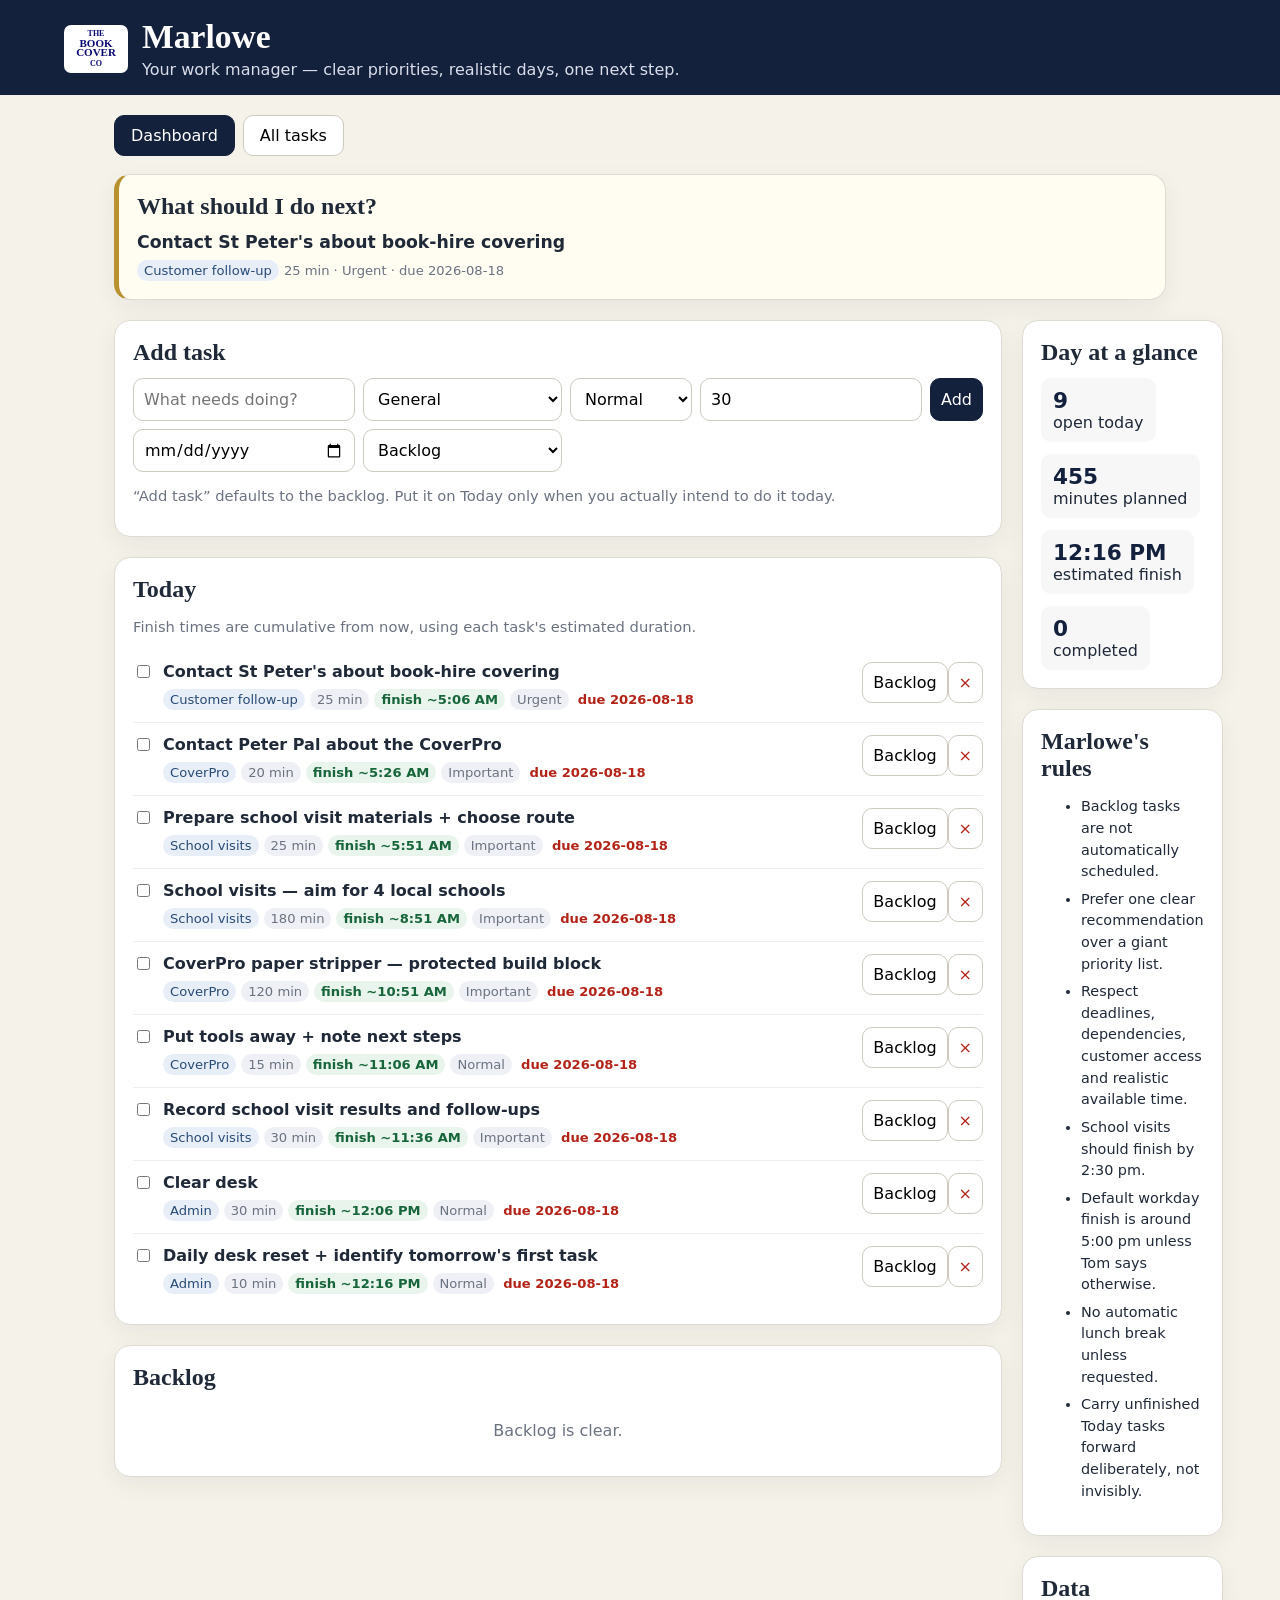
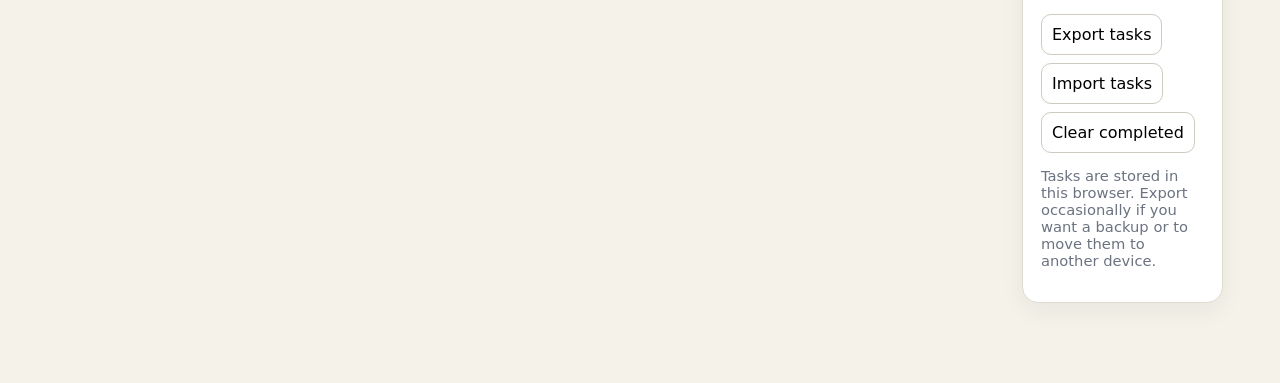
==== index.html @ 6e7fe6f6 "Show estimated task completion times" ====
<!doctype html>
<html lang="en">
<head>
<meta charset="utf-8"><meta name="viewport" content="width=device-width,initial-scale=1">
<title>Marlowe — Task Manager</title>
<style>
:root{--navy:#14213d;--paper:#f5f2e9;--card:#fff;--ink:#1f2937;--muted:#6b7280;--gold:#b8922e;--line:#dedbd2;--green:#177245;--red:#b42318;--blue:#31588a}
*{box-sizing:border-box}body{margin:0;font-family:Inter,system-ui,Segoe UI,sans-serif;background:var(--paper);color:var(--ink)}
header{background:var(--navy);color:white;padding:18px 5vw 16px}.headrow{display:flex;align-items:center;gap:14px}.logo{width:64px;height:48px;background:white;border-radius:7px;padding:4px;display:grid;place-items:center;color:#080873;font-family:Georgia,serif;font-weight:700;font-size:11px;line-height:.88;text-align:center;flex:0 0 auto}.logo span{font-size:8px;display:block;font-weight:600}header h1{font-family:Georgia,serif;font-size:2.1rem;margin:0}header p{margin:4px 0 0;color:#d9deea}.wrap{max-width:1180px;margin:auto;padding:20px 5vw 60px}
.nav{display:flex;gap:8px;margin-bottom:18px;flex-wrap:wrap}.nav button{padding:10px 16px}.nav button.active{background:var(--navy);color:#fff;border-color:var(--navy)}
.grid{display:grid;grid-template-columns:1.1fr .9fr;gap:20px}@media(max-width:850px){.grid{grid-template-columns:1fr}}
.card{background:var(--card);border:1px solid var(--line);border-radius:16px;padding:18px;box-shadow:0 8px 25px rgba(20,33,61,.06);margin-bottom:20px}h2{font-family:Georgia,serif;margin:0 0 12px}.muted{color:var(--muted);font-size:.92rem}
form{display:grid;grid-template-columns:2fr 1fr 1fr 1fr auto;gap:8px}@media(max-width:800px){form{grid-template-columns:1fr 1fr}.taskname{grid-column:1/-1}}
input,select,button,textarea{font:inherit;border-radius:10px;border:1px solid #cfcac0;padding:10px;background:white}button{cursor:pointer}.primary{background:var(--navy);color:white;border-color:var(--navy)}.gold{background:var(--gold);color:white;border-color:var(--gold)}.ghost{background:transparent}.danger{color:var(--red)}
.task{display:grid;grid-template-columns:auto 1fr auto;gap:10px;align-items:start;padding:12px 0;border-bottom:1px solid #eee}.task:last-child{border-bottom:0}.task-title{font-weight:650}.task-meta{font-size:.82rem;color:var(--muted);margin-top:5px}.pill{display:inline-block;padding:3px 7px;border-radius:999px;background:#eef0f5;margin-right:5px;margin-top:3px}.pill.cat{background:#e8eef8;color:#284b76}.pill.finish{background:#e8f4ec;color:#17653a;font-weight:650}.done .task-title{text-decoration:line-through;color:#888}.overdue{color:var(--red);font-weight:700}.next{border-left:5px solid var(--gold);background:#fffcf2}.next strong{font-size:1.08rem}.toolbar{display:flex;gap:8px;flex-wrap:wrap}.empty{padding:18px;text-align:center;color:var(--muted)}
.rules{font-size:.9rem;line-height:1.5}.rules li{margin-bottom:6px}.stats{display:flex;gap:12px;flex-wrap:wrap}.stat{background:#f7f7f8;border-radius:10px;padding:10px 12px;min-width:105px}.stat b{display:block;font-size:1.35rem;color:var(--navy)}
.view{display:none}.view.active{display:block}.filters{display:grid;grid-template-columns:1fr 1fr auto;gap:10px;margin-bottom:12px}@media(max-width:650px){.filters{grid-template-columns:1fr}}.alltask{padding:13px 0;border-bottom:1px solid #eee}.alltask:last-child{border-bottom:0}.allhead{display:flex;justify-content:space-between;gap:12px;align-items:flex-start}.alltitle{font-weight:650}.subrow{font-size:.83rem;color:var(--muted);margin-top:5px}.sectionlabel{font-family:Georgia,serif;font-size:1.1rem;margin:18px 0 4px;color:var(--navy)}
</style>
</head>
<body>
<header><div class="headrow"><div class="logo"><span>THE</span>BOOK<br>COVER<span>CO</span></div><div><h1>Marlowe</h1><p>Your work manager — clear priorities, realistic days, one next step.</p></div></div></header>
<div class="wrap">
<div class="nav"><button id="dashTab" class="active">Dashboard</button><button id="allTab">All tasks</button></div>
<section id="dashboardView" class="view active">
<div class="card next"><h2>What should I do next?</h2><div id="nextTask"></div></div>
<div class="grid"><div>
<div class="card"><h2>Add task</h2><form id="addForm"><input class="taskname" id="title" placeholder="What needs doing?" required><select id="category"><option>Customer follow-up</option><option>School visits</option><option>CoverPro</option><option>Sales & marketing</option><option>Admin</option><option selected>General</option></select><select id="priority"><option value="3">Normal</option><option value="2">Important</option><option value="1">Urgent</option></select><input id="minutes" type="number" min="5" step="5" value="30" title="Estimated minutes"><button class="primary">Add</button><input id="due" type="date" style="grid-column:1/2"><select id="bucket"><option value="backlog">Backlog</option><option value="today">Today</option></select></form><p class="muted">“Add task” defaults to the backlog. Put it on Today only when you actually intend to do it today.</p></div>
<div class="card"><h2>Today</h2><p class="muted">Finish times are cumulative from now, using each task's estimated duration.</p><div id="today"></div></div>
<div class="card"><h2>Backlog</h2><div id="backlog"></div></div>
</div><div>
<div class="card"><h2>Day at a glance</h2><div class="stats"><div class="stat"><b id="todayCount">0</b>open today</div><div class="stat"><b id="todayMinutes">0</b>minutes planned</div><div class="stat"><b id="dayFinish">—</b>estimated finish</div><div class="stat"><b id="doneCount">0</b>completed</div></div></div>
<div class="card"><h2>Marlowe's rules</h2><ul class="rules"><li>Backlog tasks are not automatically scheduled.</li><li>Prefer one clear recommendation over a giant priority list.</li><li>Respect deadlines, dependencies, customer access and realistic available time.</li><li>School visits should finish by 2:30 pm.</li><li>Default workday finish is around 5:00 pm unless Tom says otherwise.</li><li>No automatic lunch break unless requested.</li><li>Carry unfinished Today tasks forward deliberately, not invisibly.</li></ul></div>
<div class="card"><h2>Data</h2><div class="toolbar"><button id="exportBtn">Export tasks</button><button id="importBtn">Import tasks</button><button id="clearDone" class="ghost">Clear completed</button></div><input type="file" id="fileInput" accept="application/json" hidden><p class="muted">Tasks are stored in this browser. Export occasionally if you want a backup or to move them to another device.</p></div>
</div></div>
</section>
<section id="allView" class="view">
<div class="card"><h2>All tasks</h2><div class="filters"><select id="filterCategory"><option value="all">All categories</option></select><select id="sortAll"><option value="due">Due soonest</option><option value="category">Category</option><option value="priority">Priority</option><option value="minutes">Shortest first</option><option value="created">Newest first</option></select><select id="statusFilter"><option value="open">Open tasks</option><option value="all">Open + completed</option><option value="done">Completed only</option></select></div><div id="allTasks"></div></div>
</section>
</div>
<script>
const KEY='marlowe.tasks.v1';
const seedTasks=[
{id:'seed-stpeters',title:"Contact St Peter's about book-hire covering",priority:1,minutes:25,due:'2026-08-18',bucket:'today',done:false,category:'Customer follow-up'},
{id:'seed-peterpal',title:'Contact Peter Pal about the CoverPro',priority:2,minutes:20,due:'2026-08-18',bucket:'today',done:false,category:'CoverPro'},
{id:'seed-schoolprep',title:'Prepare school visit materials + choose route',priority:2,minutes:25,due:'2026-08-18',bucket:'today',done:false,category:'School visits'},
{id:'seed-schoolvisits',title:'School visits — aim for 4 local schools',priority:2,minutes:180,due:'2026-08-18',bucket:'today',done:false,category:'School visits'},
{id:'seed-stripper',title:'CoverPro paper stripper — protected build block',priority:2,minutes:120,due:'2026-08-18',bucket:'today',done:false,category:'CoverPro'},
{id:'seed-tools',title:'Put tools away + note next steps',priority:3,minutes:15,due:'2026-08-18',bucket:'today',done:false,category:'CoverPro'},
{id:'seed-results',title:'Record school visit results and follow-ups',priority:2,minutes:30,due:'2026-08-18',bucket:'today',done:false,category:'School visits'},
{id:'seed-desk',title:'Clear desk',priority:3,minutes:30,due:'2026-08-18',bucket:'today',done:false,category:'Admin'},
{id:'seed-reset',title:"Daily desk reset + identify tomorrow's first task",priority:3,minutes:10,due:'2026-08-18',bucket:'today',done:false,category:'Admin'}
];
let tasks=JSON.parse(localStorage.getItem(KEY)||'[]');
if(!tasks.length){tasks=seedTasks.map(t=>({...t,created:new Date().toISOString()}));localStorage.setItem(KEY,JSON.stringify(tasks));}
const esc=s=>String(s).replace(/[&<>"']/g,c=>({'&':'&amp;','<':'&lt;','>':'&gt;','"':'&quot;',"'":'&#039;'}[c]));
function inferCategory(t){if(t.category)return t.category;const s=(t.title||'').toLowerCase();if(s.includes('school')||s.includes("st peter"))return s.includes("st peter")?'Customer follow-up':'School visits';if(s.includes('coverpro')||s.includes('stripper')||s.includes('tool'))return'CoverPro';if(s.includes('desk')||s.includes('admin'))return'Admin';if(s.includes('contact')||s.includes('follow'))return'Customer follow-up';return'General'}
tasks=tasks.map(t=>({...t,category:inferCategory(t)}));
function save(){localStorage.setItem(KEY,JSON.stringify(tasks));render()}
function score(t){let s=t.priority*100;if(t.due){const d=(new Date(t.due+'T23:59:59')-new Date())/86400000;s+=d<0?-400:Math.min(80,d*12)}if(t.bucket==='today')s-=120;return s}
function niceDue(t){if(!t.due)return'';const today=new Date().toISOString().slice(0,10);const cls=t.due<today&&!t.done?'overdue':'';return `<span class="${cls}">due ${esc(t.due)}</span>`}
function formatTime(d){return d.toLocaleTimeString([],{hour:'numeric',minute:'2-digit'})}
function taskHTML(t,finishTime=''){return `<div class="task ${t.done?'done':''}"><input type="checkbox" ${t.done?'checked':''} onchange="toggle('${t.id}')"><div><div class="task-title">${esc(t.title)}</div><div class="task-meta"><span class="pill cat">${esc(t.category||'General')}</span><span class="pill">${t.minutes} min</span>${finishTime?`<span class="pill finish">finish ~${esc(finishTime)}</span>`:''}<span class="pill">${['','Urgent','Important','Normal'][t.priority]}</span> ${niceDue(t)}</div></div><div><button class="ghost" onclick="move('${t.id}')">${t.bucket==='today'?'Backlog':'Today'}</button><button class="ghost danger" onclick="del('${t.id}')">×</button></div></div>`}
function renderDashboard(){
 const td=tasks.filter(t=>t.bucket==='today'),bl=tasks.filter(t=>t.bucket==='backlog');
 const clock=new Date();
 const finishTimes={};
 td.filter(t=>!t.done).forEach(t=>{clock.setMinutes(clock.getMinutes()+Number(t.minutes||0));finishTimes[t.id]=formatTime(clock)});
 document.getElementById('today').innerHTML=td.length?td.map(t=>taskHTML(t,finishTimes[t.id]||'')).join(''):'<div class="empty">Nothing planned yet.</div>';
 document.getElementById('backlog').innerHTML=bl.length?bl.map(t=>taskHTML(t)).join(''):'<div class="empty">Backlog is clear.</div>';
 const open=td.filter(t=>!t.done);
 const totalMinutes=open.reduce((a,t)=>a+Number(t.minutes),0);
 document.getElementById('todayCount').textContent=open.length;
 document.getElementById('todayMinutes').textContent=totalMinutes;
 document.getElementById('dayFinish').textContent=open.length?formatTime(new Date(Date.now()+totalMinutes*60000)):'—';
 document.getElementById('doneCount').textContent=tasks.filter(t=>t.done).length;
 const candidates=tasks.filter(t=>!t.done).sort((a,b)=>score(a)-score(b));
 document.getElementById('nextTask').innerHTML=candidates.length?`<strong>${esc(candidates[0].title)}</strong><div class="task-meta"><span class="pill cat">${esc(candidates[0].category||'General')}</span>${candidates[0].minutes} min · ${['','Urgent','Important','Normal'][candidates[0].priority]} ${candidates[0].due?'· due '+esc(candidates[0].due):''}</div>`:'<span class="muted">No open tasks. Add something to the backlog.</span>';
}
function populateCategories(){const sel=document.getElementById('filterCategory');const current=sel.value;const cats=[...new Set(tasks.map(t=>t.category||'General'))].sort();sel.innerHTML='<option value="all">All categories</option>'+cats.map(c=>`<option value="${esc(c)}">${esc(c)}</option>`).join('');if([...sel.options].some(o=>o.value===current))sel.value=current}
function allTaskHTML(t){return `<div class="alltask ${t.done?'done':''}"><div class="allhead"><div><div class="alltitle">${esc(t.title)}</div><div class="subrow"><span class="pill cat">${esc(t.category||'General')}</span><span class="pill">${t.bucket==='today'?'Today':'Backlog'}</span><span class="pill">${t.minutes} min</span><span class="pill">${['','Urgent','Important','Normal'][t.priority]}</span> ${niceDue(t)}</div></div><input type="checkbox" ${t.done?'checked':''} onchange="toggle('${t.id}')"></div></div>`}
function renderAll(){populateCategories();let list=[...tasks];const cat=document.getElementById('filterCategory').value,status=document.getElementById('statusFilter').value,sort=document.getElementById('sortAll').value;if(cat!=='all')list=list.filter(t=>(t.category||'General')===cat);if(status==='open')list=list.filter(t=>!t.done);if(status==='done')list=list.filter(t=>t.done);if(sort==='due')list.sort((a,b)=>(a.due||'9999-12-31').localeCompare(b.due||'9999-12-31')||a.title.localeCompare(b.title));if(sort==='category')list.sort((a,b)=>(a.category||'General').localeCompare(b.category||'General')||(a.due||'9999-12-31').localeCompare(b.due||'9999-12-31'));if(sort==='priority')list.sort((a,b)=>a.priority-b.priority||(a.due||'9999-12-31').localeCompare(b.due||'9999-12-31'));if(sort==='minutes')list.sort((a,b)=>Number(a.minutes)-Number(b.minutes));if(sort==='created')list.sort((a,b)=>(b.created||'').localeCompare(a.created||''));const box=document.getElementById('allTasks');if(!list.length){box.innerHTML='<div class="empty">No tasks match those filters.</div>';return;}if(sort==='category'){let last='';box.innerHTML=list.map(t=>{const c=t.category||'General';const h=c!==last?`<div class="sectionlabel">${esc(c)}</div>`:'';last=c;return h+allTaskHTML(t)}).join('')}else box.innerHTML=list.map(allTaskHTML).join('')}
function render(){renderDashboard();renderAll();localStorage.setItem(KEY,JSON.stringify(tasks))}
addForm.onsubmit=e=>{e.preventDefault();tasks.push({id:crypto.randomUUID(),title:title.value.trim(),category:category.value,priority:Number(priority.value),minutes:Number(minutes.value)||30,due:due.value,bucket:bucket.value,done:false,created:new Date().toISOString()});title.value='';due.value='';bucket.value='backlog';category.value='General';save()};
window.toggle=id=>{const t=tasks.find(x=>x.id===id);t.done=!t.done;save()};window.move=id=>{const t=tasks.find(x=>x.id===id);t.bucket=t.bucket==='today'?'backlog':'today';save()};window.del=id=>{tasks=tasks.filter(x=>x.id!==id);save()};
clearDone.onclick=()=>{tasks=tasks.filter(t=>!t.done);save()};exportBtn.onclick=()=>{const a=document.createElement('a');a.href=URL.createObjectURL(new Blob([JSON.stringify(tasks,null,2)],{type:'application/json'}));a.download='marlowe-tasks.json';a.click()};importBtn.onclick=()=>fileInput.click();fileInput.onchange=async()=>{try{const d=JSON.parse(await fileInput.files[0].text());if(Array.isArray(d)){tasks=d.map(t=>({...t,category:inferCategory(t)}));save()}}catch(e){alert('That file does not look like a Marlowe task export.')}};
dashTab.onclick=()=>{dashboardView.classList.add('active');allView.classList.remove('active');dashTab.classList.add('active');allTab.classList.remove('active')};allTab.onclick=()=>{allView.classList.add('active');dashboardView.classList.remove('active');allTab.classList.add('active');dashTab.classList.remove('active');renderAll()};filterCategory.onchange=renderAll;sortAll.onchange=renderAll;statusFilter.onchange=renderAll;render();
</script>
</body></html>
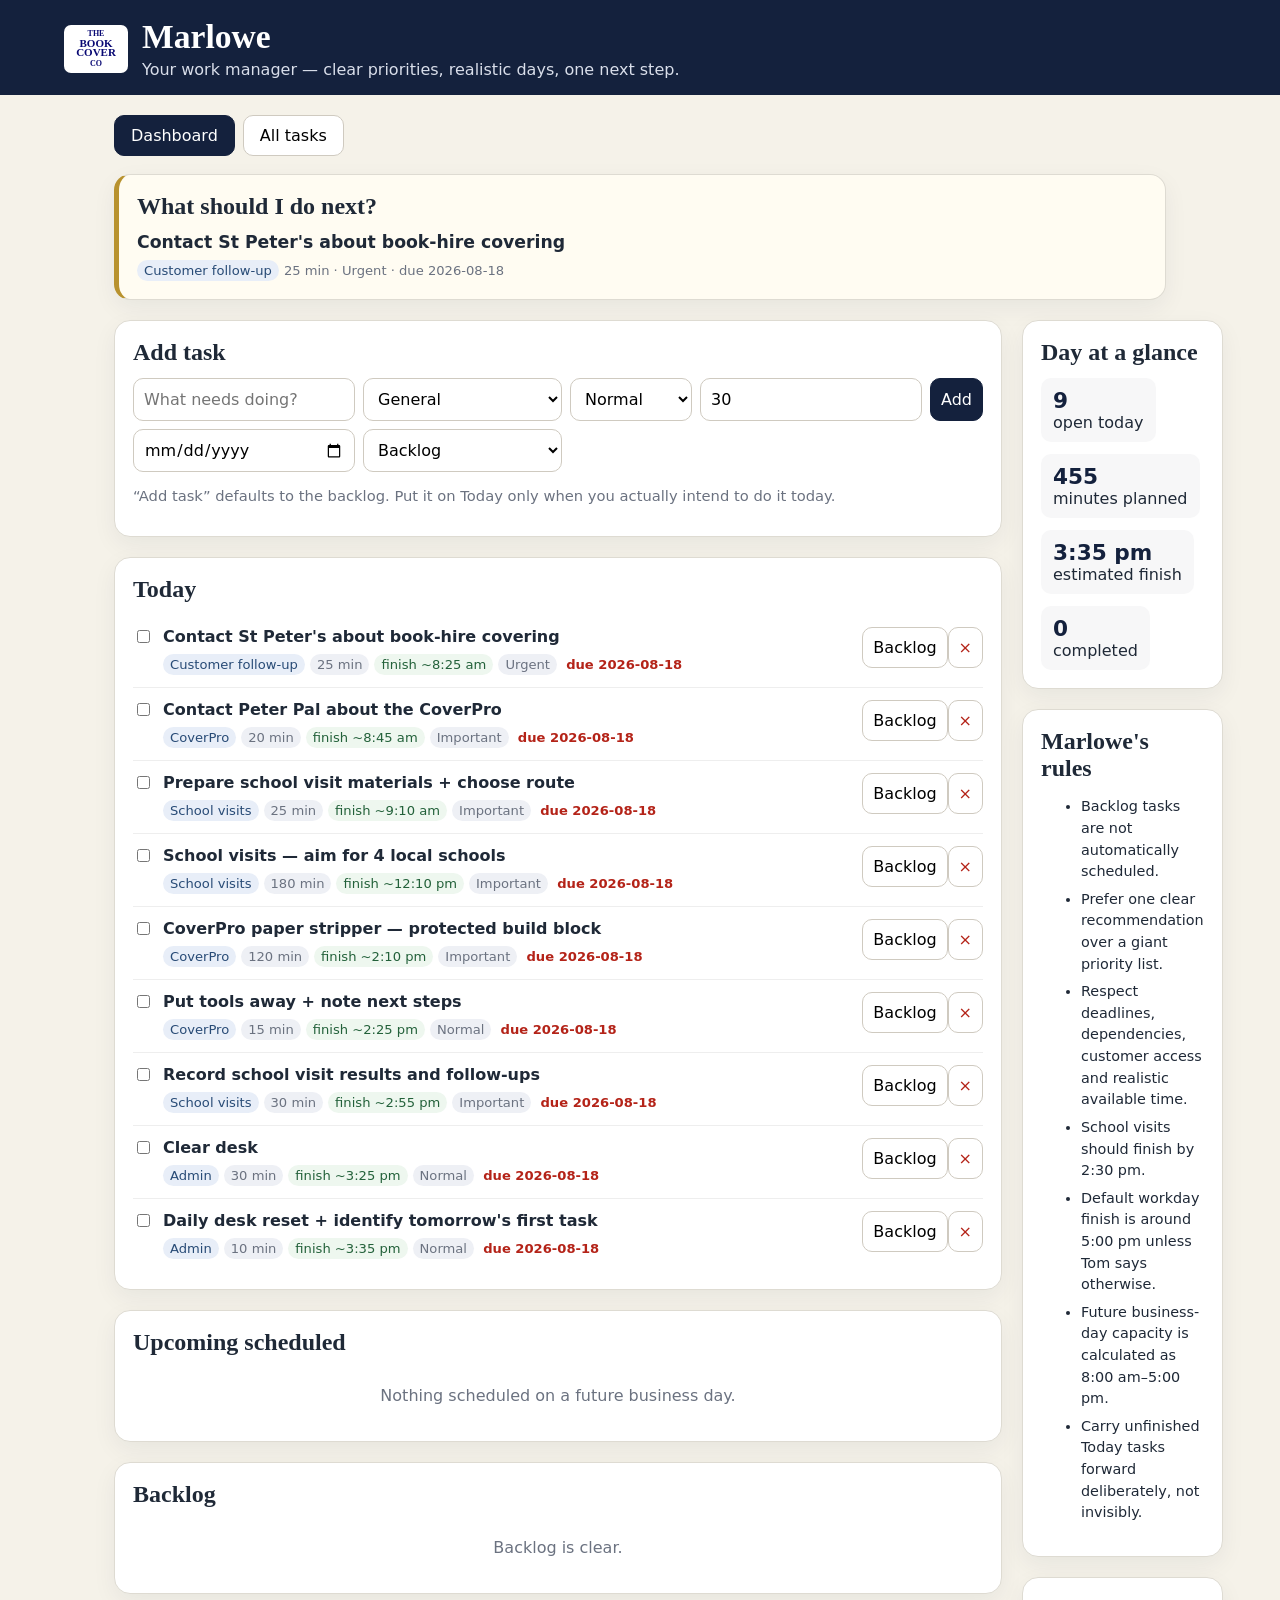
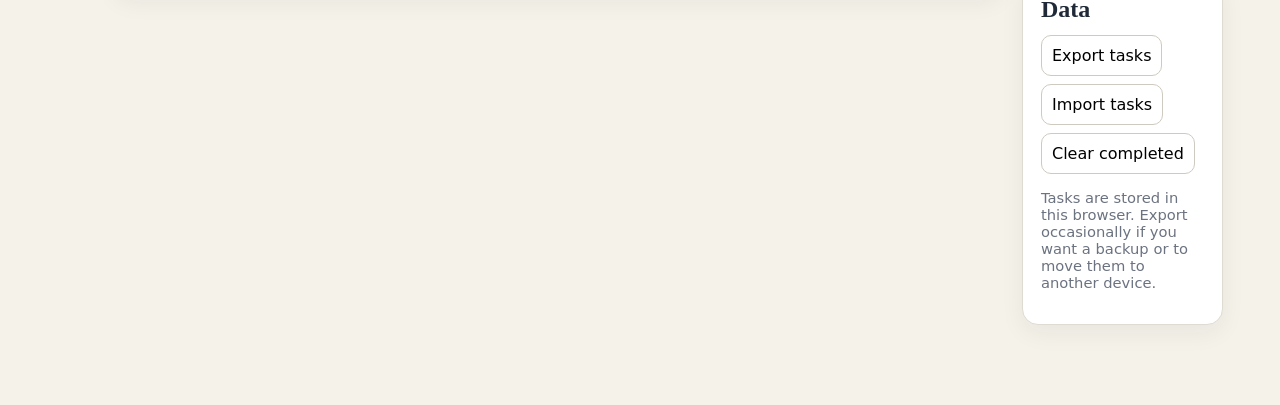
==== commit 17984b2c: "Add overflow rescheduling and future capacity planning" ====
--- a/index.html
+++ b/index.html
@@ -11,10 +11,12 @@
 .grid{display:grid;grid-template-columns:1.1fr .9fr;gap:20px}@media(max-width:850px){.grid{grid-template-columns:1fr}}
 .card{background:var(--card);border:1px solid var(--line);border-radius:16px;padding:18px;box-shadow:0 8px 25px rgba(20,33,61,.06);margin-bottom:20px}h2{font-family:Georgia,serif;margin:0 0 12px}.muted{color:var(--muted);font-size:.92rem}
 form{display:grid;grid-template-columns:2fr 1fr 1fr 1fr auto;gap:8px}@media(max-width:800px){form{grid-template-columns:1fr 1fr}.taskname{grid-column:1/-1}}
-input,select,button,textarea{font:inherit;border-radius:10px;border:1px solid #cfcac0;padding:10px;background:white}button{cursor:pointer}.primary{background:var(--navy);color:white;border-color:var(--navy)}.gold{background:var(--gold);color:white;border-color:var(--gold)}.ghost{background:transparent}.danger{color:var(--red)}
-.task{display:grid;grid-template-columns:auto 1fr auto;gap:10px;align-items:start;padding:12px 0;border-bottom:1px solid #eee}.task:last-child{border-bottom:0}.task-title{font-weight:650}.task-meta{font-size:.82rem;color:var(--muted);margin-top:5px}.pill{display:inline-block;padding:3px 7px;border-radius:999px;background:#eef0f5;margin-right:5px;margin-top:3px}.pill.cat{background:#e8eef8;color:#284b76}.pill.finish{background:#e8f4ec;color:#17653a;font-weight:650}.done .task-title{text-decoration:line-through;color:#888}.overdue{color:var(--red);font-weight:700}.next{border-left:5px solid var(--gold);background:#fffcf2}.next strong{font-size:1.08rem}.toolbar{display:flex;gap:8px;flex-wrap:wrap}.empty{padding:18px;text-align:center;color:var(--muted)}
+input,select,button,textarea{font:inherit;border-radius:10px;border:1px solid #cfcac0;padding:10px;background:white}button{cursor:pointer}.primary{background:var(--navy);color:white;border-color:var(--navy)}.gold{background:var(--gold);color:white;border-color:var(--gold)}.ghost{background:transparent}.danger{color:var(--red)}.warnbtn{background:#fff5d6;border-color:#e2c35c;color:#6b5100;font-size:.8rem;padding:6px 8px;margin-top:5px}
+.task{display:grid;grid-template-columns:auto 1fr auto;gap:10px;align-items:start;padding:12px 0;border-bottom:1px solid #eee}.task:last-child{border-bottom:0}.task-title{font-weight:650}.task-meta{font-size:.82rem;color:var(--muted);margin-top:5px}.pill{display:inline-block;padding:3px 7px;border-radius:999px;background:#eef0f5;margin-right:5px;margin-top:3px}.pill.cat{background:#e8eef8;color:#284b76}.pill.finish{background:#eef7ef;color:#23613a}.pill.late{background:#fde8e8;color:#991b1b;font-weight:700}.done .task-title{text-decoration:line-through;color:#888}.overdue{color:var(--red);font-weight:700}.next{border-left:5px solid var(--gold);background:#fffcf2}.next strong{font-size:1.08rem}.toolbar{display:flex;gap:8px;flex-wrap:wrap}.empty{padding:18px;text-align:center;color:var(--muted)}
 .rules{font-size:.9rem;line-height:1.5}.rules li{margin-bottom:6px}.stats{display:flex;gap:12px;flex-wrap:wrap}.stat{background:#f7f7f8;border-radius:10px;padding:10px 12px;min-width:105px}.stat b{display:block;font-size:1.35rem;color:var(--navy)}
 .view{display:none}.view.active{display:block}.filters{display:grid;grid-template-columns:1fr 1fr auto;gap:10px;margin-bottom:12px}@media(max-width:650px){.filters{grid-template-columns:1fr}}.alltask{padding:13px 0;border-bottom:1px solid #eee}.alltask:last-child{border-bottom:0}.allhead{display:flex;justify-content:space-between;gap:12px;align-items:flex-start}.alltitle{font-weight:650}.subrow{font-size:.83rem;color:var(--muted);margin-top:5px}.sectionlabel{font-family:Georgia,serif;font-size:1.1rem;margin:18px 0 4px;color:var(--navy)}
+.notice{padding:10px 12px;border-radius:10px;background:#fff5d6;color:#6b5100;margin:8px 0 4px;font-size:.9rem}
+.modalback{position:fixed;inset:0;background:rgba(12,20,38,.55);display:none;place-items:center;padding:20px;z-index:50}.modalback.show{display:grid}.modal{background:#fff;border-radius:16px;max-width:520px;width:100%;padding:20px;box-shadow:0 20px 70px rgba(0,0,0,.25)}.modal h3{font-family:Georgia,serif;margin:0 0 8px;font-size:1.35rem}.modal p{color:var(--muted);line-height:1.45}.modal .toolbar{justify-content:flex-end;margin-top:16px}
 </style>
 </head>
 <body>
@@ -25,20 +27,21 @@
 <div class="card next"><h2>What should I do next?</h2><div id="nextTask"></div></div>
 <div class="grid"><div>
 <div class="card"><h2>Add task</h2><form id="addForm"><input class="taskname" id="title" placeholder="What needs doing?" required><select id="category"><option>Customer follow-up</option><option>School visits</option><option>CoverPro</option><option>Sales & marketing</option><option>Admin</option><option selected>General</option></select><select id="priority"><option value="3">Normal</option><option value="2">Important</option><option value="1">Urgent</option></select><input id="minutes" type="number" min="5" step="5" value="30" title="Estimated minutes"><button class="primary">Add</button><input id="due" type="date" style="grid-column:1/2"><select id="bucket"><option value="backlog">Backlog</option><option value="today">Today</option></select></form><p class="muted">“Add task” defaults to the backlog. Put it on Today only when you actually intend to do it today.</p></div>
-<div class="card"><h2>Today</h2><p class="muted">Finish times are cumulative from now, using each task's estimated duration.</p><div id="today"></div></div>
+<div class="card"><h2>Today</h2><div id="today"></div></div>
+<div class="card"><h2>Upcoming scheduled</h2><div id="upcoming"></div></div>
 <div class="card"><h2>Backlog</h2><div id="backlog"></div></div>
 </div><div>
-<div class="card"><h2>Day at a glance</h2><div class="stats"><div class="stat"><b id="todayCount">0</b>open today</div><div class="stat"><b id="todayMinutes">0</b>minutes planned</div><div class="stat"><b id="dayFinish">—</b>estimated finish</div><div class="stat"><b id="doneCount">0</b>completed</div></div></div>
-<div class="card"><h2>Marlowe's rules</h2><ul class="rules"><li>Backlog tasks are not automatically scheduled.</li><li>Prefer one clear recommendation over a giant priority list.</li><li>Respect deadlines, dependencies, customer access and realistic available time.</li><li>School visits should finish by 2:30 pm.</li><li>Default workday finish is around 5:00 pm unless Tom says otherwise.</li><li>No automatic lunch break unless requested.</li><li>Carry unfinished Today tasks forward deliberately, not invisibly.</li></ul></div>
+<div class="card"><h2>Day at a glance</h2><div class="stats"><div class="stat"><b id="todayCount">0</b>open today</div><div class="stat"><b id="todayMinutes">0</b>minutes planned</div><div class="stat"><b id="projectedFinish">—</b>estimated finish</div><div class="stat"><b id="doneCount">0</b>completed</div></div><div id="dayWarning"></div></div>
+<div class="card"><h2>Marlowe's rules</h2><ul class="rules"><li>Backlog tasks are not automatically scheduled.</li><li>Prefer one clear recommendation over a giant priority list.</li><li>Respect deadlines, dependencies, customer access and realistic available time.</li><li>School visits should finish by 2:30 pm.</li><li>Default workday finish is around 5:00 pm unless Tom says otherwise.</li><li>Future business-day capacity is calculated as 8:00 am–5:00 pm.</li><li>Carry unfinished Today tasks forward deliberately, not invisibly.</li></ul></div>
 <div class="card"><h2>Data</h2><div class="toolbar"><button id="exportBtn">Export tasks</button><button id="importBtn">Import tasks</button><button id="clearDone" class="ghost">Clear completed</button></div><input type="file" id="fileInput" accept="application/json" hidden><p class="muted">Tasks are stored in this browser. Export occasionally if you want a backup or to move them to another device.</p></div>
 </div></div>
 </section>
-<section id="allView" class="view">
-<div class="card"><h2>All tasks</h2><div class="filters"><select id="filterCategory"><option value="all">All categories</option></select><select id="sortAll"><option value="due">Due soonest</option><option value="category">Category</option><option value="priority">Priority</option><option value="minutes">Shortest first</option><option value="created">Newest first</option></select><select id="statusFilter"><option value="open">Open tasks</option><option value="all">Open + completed</option><option value="done">Completed only</option></select></div><div id="allTasks"></div></div>
-</section>
+<section id="allView" class="view"><div class="card"><h2>All tasks</h2><div class="filters"><select id="filterCategory"><option value="all">All categories</option></select><select id="sortAll"><option value="due">Due soonest</option><option value="category">Category</option><option value="priority">Priority</option><option value="minutes">Shortest first</option><option value="created">Newest first</option></select><select id="statusFilter"><option value="open">Open tasks</option><option value="all">Open + completed</option><option value="done">Completed only</option></select></div><div id="allTasks"></div></div></section>
 </div>
+<div id="capacityModal" class="modalback"><div class="modal"><h3>Tomorrow is already too full</h3><p id="capacityMessage"></p><div class="toolbar"><button id="modalCancel" class="ghost">Cancel</button><button id="modalBacklog">Move to backlog</button><button id="modalNext" class="primary">Next available slot</button></div></div></div>
 <script>
 const KEY='marlowe.tasks.v1';
+const WORK_START=8*60,WORK_END=17*60,DAY_CAPACITY=WORK_END-WORK_START;
 const seedTasks=[
 {id:'seed-stpeters',title:"Contact St Peter's about book-hire covering",priority:1,minutes:25,due:'2026-08-18',bucket:'today',done:false,category:'Customer follow-up'},
 {id:'seed-peterpal',title:'Contact Peter Pal about the CoverPro',priority:2,minutes:20,due:'2026-08-18',bucket:'today',done:false,category:'CoverPro'},
@@ -54,35 +57,37 @@
 if(!tasks.length){tasks=seedTasks.map(t=>({...t,created:new Date().toISOString()}));localStorage.setItem(KEY,JSON.stringify(tasks));}
 const esc=s=>String(s).replace(/[&<>"']/g,c=>({'&':'&amp;','<':'&lt;','>':'&gt;','"':'&quot;',"'":'&#039;'}[c]));
 function inferCategory(t){if(t.category)return t.category;const s=(t.title||'').toLowerCase();if(s.includes('school')||s.includes("st peter"))return s.includes("st peter")?'Customer follow-up':'School visits';if(s.includes('coverpro')||s.includes('stripper')||s.includes('tool'))return'CoverPro';if(s.includes('desk')||s.includes('admin'))return'Admin';if(s.includes('contact')||s.includes('follow'))return'Customer follow-up';return'General'}
-tasks=tasks.map(t=>({...t,category:inferCategory(t)}));
+tasks=tasks.map(t=>({...t,category:inferCategory(t),scheduledDate:t.scheduledDate||''}));
+function localISO(d=new Date()){const y=d.getFullYear(),m=String(d.getMonth()+1).padStart(2,'0'),day=String(d.getDate()).padStart(2,'0');return `${y}-${m}-${day}`}
+function dateFromISO(s){const [y,m,d]=s.split('-').map(Number);return new Date(y,m-1,d)}
+function addDaysISO(s,n){const d=dateFromISO(s);d.setDate(d.getDate()+n);return localISO(d)}
+function nextBusinessDay(s){let d=addDaysISO(s,1);while([0,6].includes(dateFromISO(d).getDay()))d=addDaysISO(d,1);return d}
+function businessLabel(s){return dateFromISO(s).toLocaleDateString(undefined,{weekday:'short',day:'numeric',month:'short'})}
+function minutesForDate(s,excludeId=''){return tasks.filter(t=>!t.done&&t.scheduledDate===s&&t.id!==excludeId).reduce((a,t)=>a+Number(t.minutes||0),0)}
+function findNextAvailable(startDate,taskMinutes,excludeId=''){let d=startDate;for(let i=0;i<90;i++){if(![0,6].includes(dateFromISO(d).getDay())&&minutesForDate(d,excludeId)+taskMinutes<=DAY_CAPACITY)return d;d=addDaysISO(d,1)}return''}
+function fmtClock(total){total=Math.round(total);const h=Math.floor(total/60)%24,m=total%60,ampm=h>=12?'pm':'am',hh=((h+11)%12)+1;return `${hh}:${String(m).padStart(2,'0')} ${ampm}`}
+function nowMinutes(){const d=new Date();return d.getHours()*60+d.getMinutes()}
+function todayStartMinutes(){return Math.max(WORK_START,nowMinutes())}
 function save(){localStorage.setItem(KEY,JSON.stringify(tasks));render()}
 function score(t){let s=t.priority*100;if(t.due){const d=(new Date(t.due+'T23:59:59')-new Date())/86400000;s+=d<0?-400:Math.min(80,d*12)}if(t.bucket==='today')s-=120;return s}
-function niceDue(t){if(!t.due)return'';const today=new Date().toISOString().slice(0,10);const cls=t.due<today&&!t.done?'overdue':'';return `<span class="${cls}">due ${esc(t.due)}</span>`}
-function formatTime(d){return d.toLocaleTimeString([],{hour:'numeric',minute:'2-digit'})}
-function taskHTML(t,finishTime=''){return `<div class="task ${t.done?'done':''}"><input type="checkbox" ${t.done?'checked':''} onchange="toggle('${t.id}')"><div><div class="task-title">${esc(t.title)}</div><div class="task-meta"><span class="pill cat">${esc(t.category||'General')}</span><span class="pill">${t.minutes} min</span>${finishTime?`<span class="pill finish">finish ~${esc(finishTime)}</span>`:''}<span class="pill">${['','Urgent','Important','Normal'][t.priority]}</span> ${niceDue(t)}</div></div><div><button class="ghost" onclick="move('${t.id}')">${t.bucket==='today'?'Backlog':'Today'}</button><button class="ghost danger" onclick="del('${t.id}')">×</button></div></div>`}
-function renderDashboard(){
- const td=tasks.filter(t=>t.bucket==='today'),bl=tasks.filter(t=>t.bucket==='backlog');
- const clock=new Date();
- const finishTimes={};
- td.filter(t=>!t.done).forEach(t=>{clock.setMinutes(clock.getMinutes()+Number(t.minutes||0));finishTimes[t.id]=formatTime(clock)});
- document.getElementById('today').innerHTML=td.length?td.map(t=>taskHTML(t,finishTimes[t.id]||'')).join(''):'<div class="empty">Nothing planned yet.</div>';
- document.getElementById('backlog').innerHTML=bl.length?bl.map(t=>taskHTML(t)).join(''):'<div class="empty">Backlog is clear.</div>';
- const open=td.filter(t=>!t.done);
- const totalMinutes=open.reduce((a,t)=>a+Number(t.minutes),0);
- document.getElementById('todayCount').textContent=open.length;
- document.getElementById('todayMinutes').textContent=totalMinutes;
- document.getElementById('dayFinish').textContent=open.length?formatTime(new Date(Date.now()+totalMinutes*60000)):'—';
- document.getElementById('doneCount').textContent=tasks.filter(t=>t.done).length;
- const candidates=tasks.filter(t=>!t.done).sort((a,b)=>score(a)-score(b));
- document.getElementById('nextTask').innerHTML=candidates.length?`<strong>${esc(candidates[0].title)}</strong><div class="task-meta"><span class="pill cat">${esc(candidates[0].category||'General')}</span>${candidates[0].minutes} min · ${['','Urgent','Important','Normal'][candidates[0].priority]} ${candidates[0].due?'· due '+esc(candidates[0].due):''}</div>`:'<span class="muted">No open tasks. Add something to the backlog.</span>';
-}
+function niceDue(t){if(!t.due)return'';const today=localISO();const cls=t.due<today&&!t.done?'overdue':'';return `<span class="${cls}">due ${esc(t.due)}</span>`}
+function todayFinishMap(td){let cursor=todayStartMinutes();const map={};td.forEach(t=>{if(t.done){map[t.id]=null;return}cursor+=Number(t.minutes||0);map[t.id]=cursor});return map}
+function taskHTML(t,finishMap={}){const f=finishMap[t.id];const late=Number.isFinite(f)&&f>WORK_END;const finishPill=Number.isFinite(f)?`<span class="pill ${late?'late':'finish'}">finish ~${fmtClock(f)}</span>`:'';const reschedule=late&&t.bucket==='today'&&!t.scheduledDate&&!t.done?`<button class="warnbtn" onclick="rescheduleTomorrow('${t.id}')">Reschedule for tomorrow</button>`:'';return `<div class="task ${t.done?'done':''}"><input type="checkbox" ${t.done?'checked':''} onchange="toggle('${t.id}')"><div><div class="task-title">${esc(t.title)}</div><div class="task-meta"><span class="pill cat">${esc(t.category||'General')}</span><span class="pill">${t.minutes} min</span>${finishPill}<span class="pill">${['','Urgent','Important','Normal'][t.priority]}</span> ${niceDue(t)}${t.scheduledDate?` <span class="pill">scheduled ${businessLabel(t.scheduledDate)}</span>`:''}</div>${reschedule}</div><div><button class="ghost" onclick="move('${t.id}')">${t.bucket==='today'&&!t.scheduledDate?'Backlog':'Today'}</button><button class="ghost danger" onclick="del('${t.id}')">×</button></div></div>`}
+function renderDashboard(){const todayISO=localISO();const td=tasks.filter(t=>t.bucket==='today'&&!t.scheduledDate),future=tasks.filter(t=>!t.done&&t.scheduledDate&&t.scheduledDate>todayISO).sort((a,b)=>a.scheduledDate.localeCompare(b.scheduledDate)),bl=tasks.filter(t=>t.bucket==='backlog'&&!t.scheduledDate);const finishMap=todayFinishMap(td);document.getElementById('today').innerHTML=td.length?td.map(t=>taskHTML(t,finishMap)).join(''):'<div class="empty">Nothing planned yet.</div>';document.getElementById('upcoming').innerHTML=future.length?future.map(t=>taskHTML(t)).join(''):'<div class="empty">Nothing scheduled on a future business day.</div>';document.getElementById('backlog').innerHTML=bl.length?bl.map(t=>taskHTML(t)).join(''):'<div class="empty">Backlog is clear.</div>';const open=td.filter(t=>!t.done);document.getElementById('todayCount').textContent=open.length;const mins=open.reduce((a,t)=>a+Number(t.minutes),0);document.getElementById('todayMinutes').textContent=mins;const finish=todayStartMinutes()+mins;document.getElementById('projectedFinish').textContent=open.length?fmtClock(finish):'—';document.getElementById('doneCount').textContent=tasks.filter(t=>t.done).length;document.getElementById('dayWarning').innerHTML=finish>WORK_END?`<div class="notice">Today currently runs about ${Math.ceil((finish-WORK_END)/60*10)/10} hours past 5:00 pm. Late tasks now have reschedule buttons.</div>`:'';const candidates=tasks.filter(t=>!t.done&&!t.scheduledDate).sort((a,b)=>score(a)-score(b));document.getElementById('nextTask').innerHTML=candidates.length?`<strong>${esc(candidates[0].title)}</strong><div class="task-meta"><span class="pill cat">${esc(candidates[0].category||'General')}</span>${candidates[0].minutes} min · ${['','Urgent','Important','Normal'][candidates[0].priority]} ${candidates[0].due?'· due '+esc(candidates[0].due):''}</div>`:'<span class="muted">No open unscheduled tasks.</span>'}
 function populateCategories(){const sel=document.getElementById('filterCategory');const current=sel.value;const cats=[...new Set(tasks.map(t=>t.category||'General'))].sort();sel.innerHTML='<option value="all">All categories</option>'+cats.map(c=>`<option value="${esc(c)}">${esc(c)}</option>`).join('');if([...sel.options].some(o=>o.value===current))sel.value=current}
-function allTaskHTML(t){return `<div class="alltask ${t.done?'done':''}"><div class="allhead"><div><div class="alltitle">${esc(t.title)}</div><div class="subrow"><span class="pill cat">${esc(t.category||'General')}</span><span class="pill">${t.bucket==='today'?'Today':'Backlog'}</span><span class="pill">${t.minutes} min</span><span class="pill">${['','Urgent','Important','Normal'][t.priority]}</span> ${niceDue(t)}</div></div><input type="checkbox" ${t.done?'checked':''} onchange="toggle('${t.id}')"></div></div>`}
-function renderAll(){populateCategories();let list=[...tasks];const cat=document.getElementById('filterCategory').value,status=document.getElementById('statusFilter').value,sort=document.getElementById('sortAll').value;if(cat!=='all')list=list.filter(t=>(t.category||'General')===cat);if(status==='open')list=list.filter(t=>!t.done);if(status==='done')list=list.filter(t=>t.done);if(sort==='due')list.sort((a,b)=>(a.due||'9999-12-31').localeCompare(b.due||'9999-12-31')||a.title.localeCompare(b.title));if(sort==='category')list.sort((a,b)=>(a.category||'General').localeCompare(b.category||'General')||(a.due||'9999-12-31').localeCompare(b.due||'9999-12-31'));if(sort==='priority')list.sort((a,b)=>a.priority-b.priority||(a.due||'9999-12-31').localeCompare(b.due||'9999-12-31'));if(sort==='minutes')list.sort((a,b)=>Number(a.minutes)-Number(b.minutes));if(sort==='created')list.sort((a,b)=>(b.created||'').localeCompare(a.created||''));const box=document.getElementById('allTasks');if(!list.length){box.innerHTML='<div class="empty">No tasks match those filters.</div>';return;}if(sort==='category'){let last='';box.innerHTML=list.map(t=>{const c=t.category||'General';const h=c!==last?`<div class="sectionlabel">${esc(c)}</div>`:'';last=c;return h+allTaskHTML(t)}).join('')}else box.innerHTML=list.map(allTaskHTML).join('')}
+function allTaskHTML(t){return `<div class="alltask ${t.done?'done':''}"><div class="allhead"><div><div class="alltitle">${esc(t.title)}</div><div class="subrow"><span class="pill cat">${esc(t.category||'General')}</span><span class="pill">${t.scheduledDate?'Scheduled '+businessLabel(t.scheduledDate):(t.bucket==='today'?'Today':'Backlog')}</span><span class="pill">${t.minutes} min</span><span class="pill">${['','Urgent','Important','Normal'][t.priority]}</span> ${niceDue(t)}</div></div><input type="checkbox" ${t.done?'checked':''} onchange="toggle('${t.id}')"></div></div>`}
+function renderAll(){populateCategories();let list=[...tasks];const cat=document.getElementById('filterCategory').value,status=document.getElementById('statusFilter').value,sort=document.getElementById('sortAll').value;if(cat!=='all')list=list.filter(t=>(t.category||'General')===cat);if(status==='open')list=list.filter(t=>!t.done);if(status==='done')list=list.filter(t=>t.done);if(sort==='due')list.sort((a,b)=>(a.due||a.scheduledDate||'9999-12-31').localeCompare(b.due||b.scheduledDate||'9999-12-31')||a.title.localeCompare(b.title));if(sort==='category')list.sort((a,b)=>(a.category||'General').localeCompare(b.category||'General')||(a.due||'9999-12-31').localeCompare(b.due||'9999-12-31'));if(sort==='priority')list.sort((a,b)=>a.priority-b.priority||(a.due||'9999-12-31').localeCompare(b.due||'9999-12-31'));if(sort==='minutes')list.sort((a,b)=>Number(a.minutes)-Number(b.minutes));if(sort==='created')list.sort((a,b)=>(b.created||'').localeCompare(a.created||''));const box=document.getElementById('allTasks');if(!list.length){box.innerHTML='<div class="empty">No tasks match those filters.</div>';return}if(sort==='category'){let last='';box.innerHTML=list.map(t=>{const c=t.category||'General';const h=c!==last?`<div class="sectionlabel">${esc(c)}</div>`:'';last=c;return h+allTaskHTML(t)}).join('')}else box.innerHTML=list.map(allTaskHTML).join('')}
 function render(){renderDashboard();renderAll();localStorage.setItem(KEY,JSON.stringify(tasks))}
-addForm.onsubmit=e=>{e.preventDefault();tasks.push({id:crypto.randomUUID(),title:title.value.trim(),category:category.value,priority:Number(priority.value),minutes:Number(minutes.value)||30,due:due.value,bucket:bucket.value,done:false,created:new Date().toISOString()});title.value='';due.value='';bucket.value='backlog';category.value='General';save()};
-window.toggle=id=>{const t=tasks.find(x=>x.id===id);t.done=!t.done;save()};window.move=id=>{const t=tasks.find(x=>x.id===id);t.bucket=t.bucket==='today'?'backlog':'today';save()};window.del=id=>{tasks=tasks.filter(x=>x.id!==id);save()};
-clearDone.onclick=()=>{tasks=tasks.filter(t=>!t.done);save()};exportBtn.onclick=()=>{const a=document.createElement('a');a.href=URL.createObjectURL(new Blob([JSON.stringify(tasks,null,2)],{type:'application/json'}));a.download='marlowe-tasks.json';a.click()};importBtn.onclick=()=>fileInput.click();fileInput.onchange=async()=>{try{const d=JSON.parse(await fileInput.files[0].text());if(Array.isArray(d)){tasks=d.map(t=>({...t,category:inferCategory(t)}));save()}}catch(e){alert('That file does not look like a Marlowe task export.')}};
+addForm.onsubmit=e=>{e.preventDefault();tasks.push({id:crypto.randomUUID(),title:title.value.trim(),category:category.value,priority:Number(priority.value),minutes:Number(minutes.value)||30,due:due.value,bucket:bucket.value,scheduledDate:'',done:false,created:new Date().toISOString()});title.value='';due.value='';bucket.value='backlog';category.value='General';save()};
+window.toggle=id=>{const t=tasks.find(x=>x.id===id);t.done=!t.done;save()};
+window.move=id=>{const t=tasks.find(x=>x.id===id);if(t.scheduledDate){t.scheduledDate='';t.bucket='today'}else{t.bucket=t.bucket==='today'?'backlog':'today'}save()};
+window.del=id=>{tasks=tasks.filter(x=>x.id!==id);save()};
+let pendingRescheduleId='';
+window.rescheduleTomorrow=id=>{const t=tasks.find(x=>x.id===id);if(!t)return;const tomorrow=nextBusinessDay(localISO());const used=minutesForDate(tomorrow,id),need=Number(t.minutes||0);if(used+need<=DAY_CAPACITY){t.scheduledDate=tomorrow;t.bucket='scheduled';save();return}pendingRescheduleId=id;document.getElementById('capacityMessage').textContent=`${businessLabel(tomorrow)} already has ${used} minutes scheduled. Adding this ${need}-minute task would exceed the 8:00 am–5:00 pm workday. Move it to the backlog, or let Marlowe find the next business day with enough room.`;capacityModal.classList.add('show')};
+modalCancel.onclick=()=>{pendingRescheduleId='';capacityModal.classList.remove('show')};
+modalBacklog.onclick=()=>{const t=tasks.find(x=>x.id===pendingRescheduleId);if(t){t.scheduledDate='';t.bucket='backlog'}pendingRescheduleId='';capacityModal.classList.remove('show');save()};
+modalNext.onclick=()=>{const t=tasks.find(x=>x.id===pendingRescheduleId);if(t){const start=nextBusinessDay(localISO());const slot=findNextAvailable(start,Number(t.minutes||0),t.id);if(slot){t.scheduledDate=slot;t.bucket='scheduled'}else alert('No available business-day slot was found in the next 90 days.')}pendingRescheduleId='';capacityModal.classList.remove('show');save()};
+clearDone.onclick=()=>{tasks=tasks.filter(t=>!t.done);save()};exportBtn.onclick=()=>{const a=document.createElement('a');a.href=URL.createObjectURL(new Blob([JSON.stringify(tasks,null,2)],{type:'application/json'}));a.download='marlowe-tasks.json';a.click()};importBtn.onclick=()=>fileInput.click();fileInput.onchange=async()=>{try{const d=JSON.parse(await fileInput.files[0].text());if(Array.isArray(d)){tasks=d.map(t=>({...t,category:inferCategory(t),scheduledDate:t.scheduledDate||''}));save()}}catch(e){alert('That file does not look like a Marlowe task export.')}};
 dashTab.onclick=()=>{dashboardView.classList.add('active');allView.classList.remove('active');dashTab.classList.add('active');allTab.classList.remove('active')};allTab.onclick=()=>{allView.classList.add('active');dashboardView.classList.remove('active');allTab.classList.add('active');dashTab.classList.remove('active');renderAll()};filterCategory.onchange=renderAll;sortAll.onchange=renderAll;statusFilter.onchange=renderAll;render();
 </script>
 </body></html>
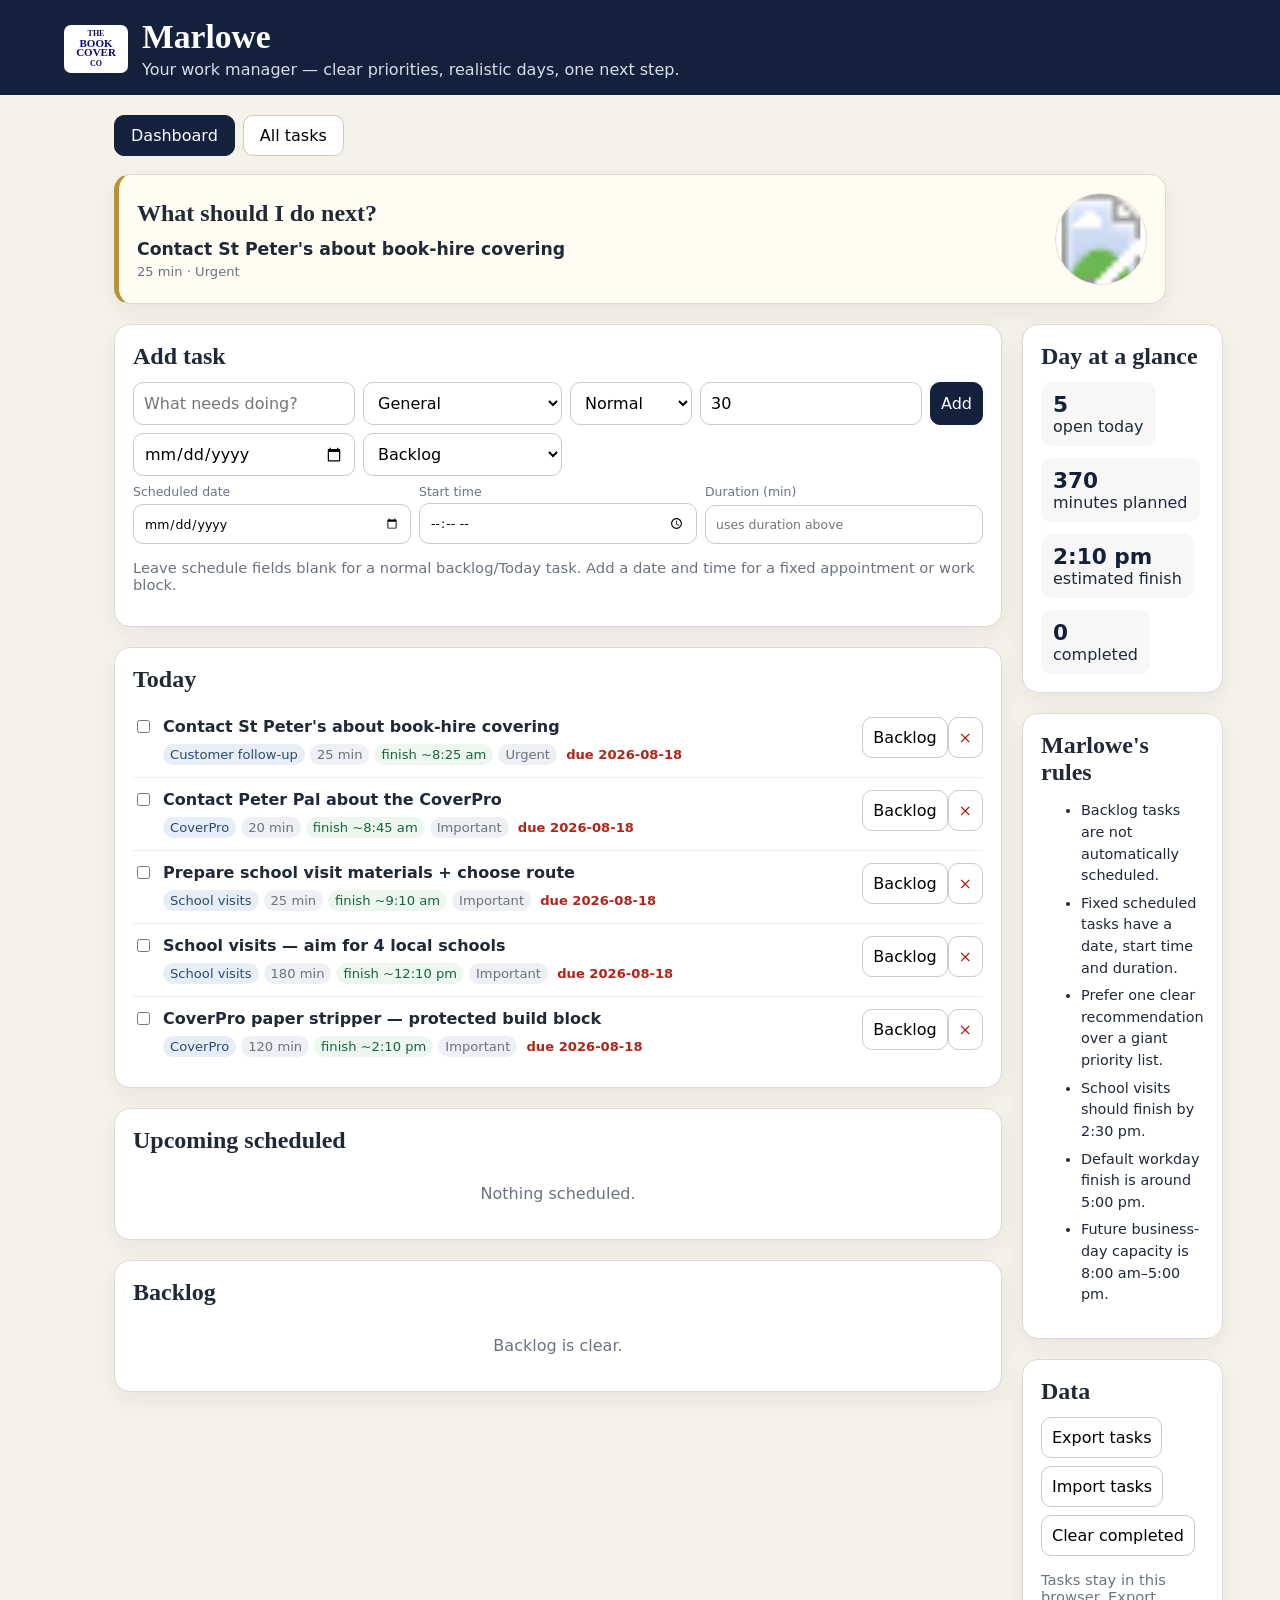
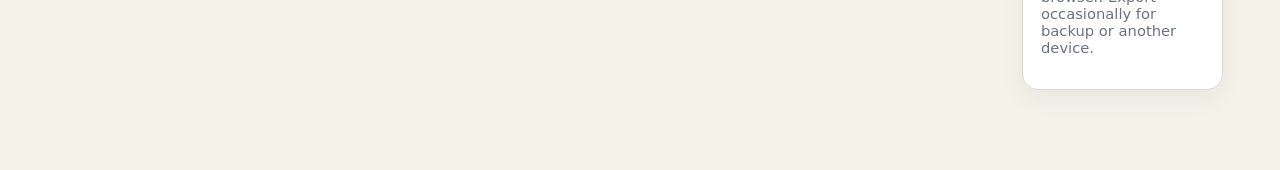
==== commit 1a7f59bb: "Add scheduled tasks and Marlowe character" ====
--- a/index.html
+++ b/index.html
@@ -3,91 +3,34 @@
 <head>
 <meta charset="utf-8"><meta name="viewport" content="width=device-width,initial-scale=1">
 <title>Marlowe — Task Manager</title>
-<style>
-:root{--navy:#14213d;--paper:#f5f2e9;--card:#fff;--ink:#1f2937;--muted:#6b7280;--gold:#b8922e;--line:#dedbd2;--green:#177245;--red:#b42318;--blue:#31588a}
-*{box-sizing:border-box}body{margin:0;font-family:Inter,system-ui,Segoe UI,sans-serif;background:var(--paper);color:var(--ink)}
-header{background:var(--navy);color:white;padding:18px 5vw 16px}.headrow{display:flex;align-items:center;gap:14px}.logo{width:64px;height:48px;background:white;border-radius:7px;padding:4px;display:grid;place-items:center;color:#080873;font-family:Georgia,serif;font-weight:700;font-size:11px;line-height:.88;text-align:center;flex:0 0 auto}.logo span{font-size:8px;display:block;font-weight:600}header h1{font-family:Georgia,serif;font-size:2.1rem;margin:0}header p{margin:4px 0 0;color:#d9deea}.wrap{max-width:1180px;margin:auto;padding:20px 5vw 60px}
-.nav{display:flex;gap:8px;margin-bottom:18px;flex-wrap:wrap}.nav button{padding:10px 16px}.nav button.active{background:var(--navy);color:#fff;border-color:var(--navy)}
-.grid{display:grid;grid-template-columns:1.1fr .9fr;gap:20px}@media(max-width:850px){.grid{grid-template-columns:1fr}}
-.card{background:var(--card);border:1px solid var(--line);border-radius:16px;padding:18px;box-shadow:0 8px 25px rgba(20,33,61,.06);margin-bottom:20px}h2{font-family:Georgia,serif;margin:0 0 12px}.muted{color:var(--muted);font-size:.92rem}
-form{display:grid;grid-template-columns:2fr 1fr 1fr 1fr auto;gap:8px}@media(max-width:800px){form{grid-template-columns:1fr 1fr}.taskname{grid-column:1/-1}}
-input,select,button,textarea{font:inherit;border-radius:10px;border:1px solid #cfcac0;padding:10px;background:white}button{cursor:pointer}.primary{background:var(--navy);color:white;border-color:var(--navy)}.gold{background:var(--gold);color:white;border-color:var(--gold)}.ghost{background:transparent}.danger{color:var(--red)}.warnbtn{background:#fff5d6;border-color:#e2c35c;color:#6b5100;font-size:.8rem;padding:6px 8px;margin-top:5px}
-.task{display:grid;grid-template-columns:auto 1fr auto;gap:10px;align-items:start;padding:12px 0;border-bottom:1px solid #eee}.task:last-child{border-bottom:0}.task-title{font-weight:650}.task-meta{font-size:.82rem;color:var(--muted);margin-top:5px}.pill{display:inline-block;padding:3px 7px;border-radius:999px;background:#eef0f5;margin-right:5px;margin-top:3px}.pill.cat{background:#e8eef8;color:#284b76}.pill.finish{background:#eef7ef;color:#23613a}.pill.late{background:#fde8e8;color:#991b1b;font-weight:700}.done .task-title{text-decoration:line-through;color:#888}.overdue{color:var(--red);font-weight:700}.next{border-left:5px solid var(--gold);background:#fffcf2}.next strong{font-size:1.08rem}.toolbar{display:flex;gap:8px;flex-wrap:wrap}.empty{padding:18px;text-align:center;color:var(--muted)}
-.rules{font-size:.9rem;line-height:1.5}.rules li{margin-bottom:6px}.stats{display:flex;gap:12px;flex-wrap:wrap}.stat{background:#f7f7f8;border-radius:10px;padding:10px 12px;min-width:105px}.stat b{display:block;font-size:1.35rem;color:var(--navy)}
-.view{display:none}.view.active{display:block}.filters{display:grid;grid-template-columns:1fr 1fr auto;gap:10px;margin-bottom:12px}@media(max-width:650px){.filters{grid-template-columns:1fr}}.alltask{padding:13px 0;border-bottom:1px solid #eee}.alltask:last-child{border-bottom:0}.allhead{display:flex;justify-content:space-between;gap:12px;align-items:flex-start}.alltitle{font-weight:650}.subrow{font-size:.83rem;color:var(--muted);margin-top:5px}.sectionlabel{font-family:Georgia,serif;font-size:1.1rem;margin:18px 0 4px;color:var(--navy)}
-.notice{padding:10px 12px;border-radius:10px;background:#fff5d6;color:#6b5100;margin:8px 0 4px;font-size:.9rem}
-.modalback{position:fixed;inset:0;background:rgba(12,20,38,.55);display:none;place-items:center;padding:20px;z-index:50}.modalback.show{display:grid}.modal{background:#fff;border-radius:16px;max-width:520px;width:100%;padding:20px;box-shadow:0 20px 70px rgba(0,0,0,.25)}.modal h3{font-family:Georgia,serif;margin:0 0 8px;font-size:1.35rem}.modal p{color:var(--muted);line-height:1.45}.modal .toolbar{justify-content:flex-end;margin-top:16px}
-</style>
+<link rel="stylesheet" href="styles.css">
 </head>
 <body>
 <header><div class="headrow"><div class="logo"><span>THE</span>BOOK<br>COVER<span>CO</span></div><div><h1>Marlowe</h1><p>Your work manager — clear priorities, realistic days, one next step.</p></div></div></header>
 <div class="wrap">
 <div class="nav"><button id="dashTab" class="active">Dashboard</button><button id="allTab">All tasks</button></div>
 <section id="dashboardView" class="view active">
-<div class="card next"><h2>What should I do next?</h2><div id="nextTask"></div></div>
+<div class="card next"><div><h2>What should I do next?</h2><div id="nextTask"></div></div><img class="marlowe-avatar" src="marlowe-avatar.svg" alt="Marlowe"></div>
 <div class="grid"><div>
-<div class="card"><h2>Add task</h2><form id="addForm"><input class="taskname" id="title" placeholder="What needs doing?" required><select id="category"><option>Customer follow-up</option><option>School visits</option><option>CoverPro</option><option>Sales & marketing</option><option>Admin</option><option selected>General</option></select><select id="priority"><option value="3">Normal</option><option value="2">Important</option><option value="1">Urgent</option></select><input id="minutes" type="number" min="5" step="5" value="30" title="Estimated minutes"><button class="primary">Add</button><input id="due" type="date" style="grid-column:1/2"><select id="bucket"><option value="backlog">Backlog</option><option value="today">Today</option></select></form><p class="muted">“Add task” defaults to the backlog. Put it on Today only when you actually intend to do it today.</p></div>
+<div class="card"><h2>Add task</h2><form id="addForm">
+<input class="taskname" id="title" placeholder="What needs doing?" required>
+<select id="category"><option>Customer follow-up</option><option>School visits</option><option>CoverPro</option><option>Sales & marketing</option><option>Admin</option><option selected>General</option></select>
+<select id="priority"><option value="3">Normal</option><option value="2">Important</option><option value="1">Urgent</option></select>
+<input id="minutes" type="number" min="5" step="5" value="30" title="Duration in minutes">
+<button class="primary">Add</button>
+<input id="due" type="date" title="Due date"><select id="bucket"><option value="backlog">Backlog</option><option value="today">Today</option></select>
+<div class="schedule-row"><label>Scheduled date<input id="scheduledDate" type="date"></label><label>Start time<input id="scheduledTime" type="time"></label><label>Duration (min)<input id="scheduledMinutes" type="number" min="5" step="5" placeholder="uses duration above"></label></div>
+</form><p class="muted">Leave schedule fields blank for a normal backlog/Today task. Add a date and time for a fixed appointment or work block.</p></div>
 <div class="card"><h2>Today</h2><div id="today"></div></div>
 <div class="card"><h2>Upcoming scheduled</h2><div id="upcoming"></div></div>
 <div class="card"><h2>Backlog</h2><div id="backlog"></div></div>
 </div><div>
 <div class="card"><h2>Day at a glance</h2><div class="stats"><div class="stat"><b id="todayCount">0</b>open today</div><div class="stat"><b id="todayMinutes">0</b>minutes planned</div><div class="stat"><b id="projectedFinish">—</b>estimated finish</div><div class="stat"><b id="doneCount">0</b>completed</div></div><div id="dayWarning"></div></div>
-<div class="card"><h2>Marlowe's rules</h2><ul class="rules"><li>Backlog tasks are not automatically scheduled.</li><li>Prefer one clear recommendation over a giant priority list.</li><li>Respect deadlines, dependencies, customer access and realistic available time.</li><li>School visits should finish by 2:30 pm.</li><li>Default workday finish is around 5:00 pm unless Tom says otherwise.</li><li>Future business-day capacity is calculated as 8:00 am–5:00 pm.</li><li>Carry unfinished Today tasks forward deliberately, not invisibly.</li></ul></div>
-<div class="card"><h2>Data</h2><div class="toolbar"><button id="exportBtn">Export tasks</button><button id="importBtn">Import tasks</button><button id="clearDone" class="ghost">Clear completed</button></div><input type="file" id="fileInput" accept="application/json" hidden><p class="muted">Tasks are stored in this browser. Export occasionally if you want a backup or to move them to another device.</p></div>
-</div></div>
-</section>
-<section id="allView" class="view"><div class="card"><h2>All tasks</h2><div class="filters"><select id="filterCategory"><option value="all">All categories</option></select><select id="sortAll"><option value="due">Due soonest</option><option value="category">Category</option><option value="priority">Priority</option><option value="minutes">Shortest first</option><option value="created">Newest first</option></select><select id="statusFilter"><option value="open">Open tasks</option><option value="all">Open + completed</option><option value="done">Completed only</option></select></div><div id="allTasks"></div></div></section>
+<div class="card"><h2>Marlowe's rules</h2><ul class="rules"><li>Backlog tasks are not automatically scheduled.</li><li>Fixed scheduled tasks have a date, start time and duration.</li><li>Prefer one clear recommendation over a giant priority list.</li><li>School visits should finish by 2:30 pm.</li><li>Default workday finish is around 5:00 pm.</li><li>Future business-day capacity is 8:00 am–5:00 pm.</li></ul></div>
+<div class="card"><h2>Data</h2><div class="toolbar"><button id="exportBtn">Export tasks</button><button id="importBtn">Import tasks</button><button id="clearDone" class="ghost">Clear completed</button></div><input type="file" id="fileInput" accept="application/json" hidden><p class="muted">Tasks stay in this browser. Export occasionally for backup or another device.</p></div>
+</div></div></section>
+<section id="allView" class="view"><div class="card"><h2>All tasks</h2><div class="filters"><select id="filterCategory"><option value="all">All categories</option></select><select id="sortAll"><option value="schedule">Scheduled first</option><option value="due">Due soonest</option><option value="category">Category</option><option value="priority">Priority</option><option value="minutes">Shortest first</option><option value="created">Newest first</option></select><select id="statusFilter"><option value="open">Open tasks</option><option value="all">Open + completed</option><option value="done">Completed only</option></select></div><div id="allTasks"></div></div></section>
 </div>
-<div id="capacityModal" class="modalback"><div class="modal"><h3>Tomorrow is already too full</h3><p id="capacityMessage"></p><div class="toolbar"><button id="modalCancel" class="ghost">Cancel</button><button id="modalBacklog">Move to backlog</button><button id="modalNext" class="primary">Next available slot</button></div></div></div>
-<script>
-const KEY='marlowe.tasks.v1';
-const WORK_START=8*60,WORK_END=17*60,DAY_CAPACITY=WORK_END-WORK_START;
-const seedTasks=[
-{id:'seed-stpeters',title:"Contact St Peter's about book-hire covering",priority:1,minutes:25,due:'2026-08-18',bucket:'today',done:false,category:'Customer follow-up'},
-{id:'seed-peterpal',title:'Contact Peter Pal about the CoverPro',priority:2,minutes:20,due:'2026-08-18',bucket:'today',done:false,category:'CoverPro'},
-{id:'seed-schoolprep',title:'Prepare school visit materials + choose route',priority:2,minutes:25,due:'2026-08-18',bucket:'today',done:false,category:'School visits'},
-{id:'seed-schoolvisits',title:'School visits — aim for 4 local schools',priority:2,minutes:180,due:'2026-08-18',bucket:'today',done:false,category:'School visits'},
-{id:'seed-stripper',title:'CoverPro paper stripper — protected build block',priority:2,minutes:120,due:'2026-08-18',bucket:'today',done:false,category:'CoverPro'},
-{id:'seed-tools',title:'Put tools away + note next steps',priority:3,minutes:15,due:'2026-08-18',bucket:'today',done:false,category:'CoverPro'},
-{id:'seed-results',title:'Record school visit results and follow-ups',priority:2,minutes:30,due:'2026-08-18',bucket:'today',done:false,category:'School visits'},
-{id:'seed-desk',title:'Clear desk',priority:3,minutes:30,due:'2026-08-18',bucket:'today',done:false,category:'Admin'},
-{id:'seed-reset',title:"Daily desk reset + identify tomorrow's first task",priority:3,minutes:10,due:'2026-08-18',bucket:'today',done:false,category:'Admin'}
-];
-let tasks=JSON.parse(localStorage.getItem(KEY)||'[]');
-if(!tasks.length){tasks=seedTasks.map(t=>({...t,created:new Date().toISOString()}));localStorage.setItem(KEY,JSON.stringify(tasks));}
-const esc=s=>String(s).replace(/[&<>"']/g,c=>({'&':'&amp;','<':'&lt;','>':'&gt;','"':'&quot;',"'":'&#039;'}[c]));
-function inferCategory(t){if(t.category)return t.category;const s=(t.title||'').toLowerCase();if(s.includes('school')||s.includes("st peter"))return s.includes("st peter")?'Customer follow-up':'School visits';if(s.includes('coverpro')||s.includes('stripper')||s.includes('tool'))return'CoverPro';if(s.includes('desk')||s.includes('admin'))return'Admin';if(s.includes('contact')||s.includes('follow'))return'Customer follow-up';return'General'}
-tasks=tasks.map(t=>({...t,category:inferCategory(t),scheduledDate:t.scheduledDate||''}));
-function localISO(d=new Date()){const y=d.getFullYear(),m=String(d.getMonth()+1).padStart(2,'0'),day=String(d.getDate()).padStart(2,'0');return `${y}-${m}-${day}`}
-function dateFromISO(s){const [y,m,d]=s.split('-').map(Number);return new Date(y,m-1,d)}
-function addDaysISO(s,n){const d=dateFromISO(s);d.setDate(d.getDate()+n);return localISO(d)}
-function nextBusinessDay(s){let d=addDaysISO(s,1);while([0,6].includes(dateFromISO(d).getDay()))d=addDaysISO(d,1);return d}
-function businessLabel(s){return dateFromISO(s).toLocaleDateString(undefined,{weekday:'short',day:'numeric',month:'short'})}
-function minutesForDate(s,excludeId=''){return tasks.filter(t=>!t.done&&t.scheduledDate===s&&t.id!==excludeId).reduce((a,t)=>a+Number(t.minutes||0),0)}
-function findNextAvailable(startDate,taskMinutes,excludeId=''){let d=startDate;for(let i=0;i<90;i++){if(![0,6].includes(dateFromISO(d).getDay())&&minutesForDate(d,excludeId)+taskMinutes<=DAY_CAPACITY)return d;d=addDaysISO(d,1)}return''}
-function fmtClock(total){total=Math.round(total);const h=Math.floor(total/60)%24,m=total%60,ampm=h>=12?'pm':'am',hh=((h+11)%12)+1;return `${hh}:${String(m).padStart(2,'0')} ${ampm}`}
-function nowMinutes(){const d=new Date();return d.getHours()*60+d.getMinutes()}
-function todayStartMinutes(){return Math.max(WORK_START,nowMinutes())}
-function save(){localStorage.setItem(KEY,JSON.stringify(tasks));render()}
-function score(t){let s=t.priority*100;if(t.due){const d=(new Date(t.due+'T23:59:59')-new Date())/86400000;s+=d<0?-400:Math.min(80,d*12)}if(t.bucket==='today')s-=120;return s}
-function niceDue(t){if(!t.due)return'';const today=localISO();const cls=t.due<today&&!t.done?'overdue':'';return `<span class="${cls}">due ${esc(t.due)}</span>`}
-function todayFinishMap(td){let cursor=todayStartMinutes();const map={};td.forEach(t=>{if(t.done){map[t.id]=null;return}cursor+=Number(t.minutes||0);map[t.id]=cursor});return map}
-function taskHTML(t,finishMap={}){const f=finishMap[t.id];const late=Number.isFinite(f)&&f>WORK_END;const finishPill=Number.isFinite(f)?`<span class="pill ${late?'late':'finish'}">finish ~${fmtClock(f)}</span>`:'';const reschedule=late&&t.bucket==='today'&&!t.scheduledDate&&!t.done?`<button class="warnbtn" onclick="rescheduleTomorrow('${t.id}')">Reschedule for tomorrow</button>`:'';return `<div class="task ${t.done?'done':''}"><input type="checkbox" ${t.done?'checked':''} onchange="toggle('${t.id}')"><div><div class="task-title">${esc(t.title)}</div><div class="task-meta"><span class="pill cat">${esc(t.category||'General')}</span><span class="pill">${t.minutes} min</span>${finishPill}<span class="pill">${['','Urgent','Important','Normal'][t.priority]}</span> ${niceDue(t)}${t.scheduledDate?` <span class="pill">scheduled ${businessLabel(t.scheduledDate)}</span>`:''}</div>${reschedule}</div><div><button class="ghost" onclick="move('${t.id}')">${t.bucket==='today'&&!t.scheduledDate?'Backlog':'Today'}</button><button class="ghost danger" onclick="del('${t.id}')">×</button></div></div>`}
-function renderDashboard(){const todayISO=localISO();const td=tasks.filter(t=>t.bucket==='today'&&!t.scheduledDate),future=tasks.filter(t=>!t.done&&t.scheduledDate&&t.scheduledDate>todayISO).sort((a,b)=>a.scheduledDate.localeCompare(b.scheduledDate)),bl=tasks.filter(t=>t.bucket==='backlog'&&!t.scheduledDate);const finishMap=todayFinishMap(td);document.getElementById('today').innerHTML=td.length?td.map(t=>taskHTML(t,finishMap)).join(''):'<div class="empty">Nothing planned yet.</div>';document.getElementById('upcoming').innerHTML=future.length?future.map(t=>taskHTML(t)).join(''):'<div class="empty">Nothing scheduled on a future business day.</div>';document.getElementById('backlog').innerHTML=bl.length?bl.map(t=>taskHTML(t)).join(''):'<div class="empty">Backlog is clear.</div>';const open=td.filter(t=>!t.done);document.getElementById('todayCount').textContent=open.length;const mins=open.reduce((a,t)=>a+Number(t.minutes),0);document.getElementById('todayMinutes').textContent=mins;const finish=todayStartMinutes()+mins;document.getElementById('projectedFinish').textContent=open.length?fmtClock(finish):'—';document.getElementById('doneCount').textContent=tasks.filter(t=>t.done).length;document.getElementById('dayWarning').innerHTML=finish>WORK_END?`<div class="notice">Today currently runs about ${Math.ceil((finish-WORK_END)/60*10)/10} hours past 5:00 pm. Late tasks now have reschedule buttons.</div>`:'';const candidates=tasks.filter(t=>!t.done&&!t.scheduledDate).sort((a,b)=>score(a)-score(b));document.getElementById('nextTask').innerHTML=candidates.length?`<strong>${esc(candidates[0].title)}</strong><div class="task-meta"><span class="pill cat">${esc(candidates[0].category||'General')}</span>${candidates[0].minutes} min · ${['','Urgent','Important','Normal'][candidates[0].priority]} ${candidates[0].due?'· due '+esc(candidates[0].due):''}</div>`:'<span class="muted">No open unscheduled tasks.</span>'}
-function populateCategories(){const sel=document.getElementById('filterCategory');const current=sel.value;const cats=[...new Set(tasks.map(t=>t.category||'General'))].sort();sel.innerHTML='<option value="all">All categories</option>'+cats.map(c=>`<option value="${esc(c)}">${esc(c)}</option>`).join('');if([...sel.options].some(o=>o.value===current))sel.value=current}
-function allTaskHTML(t){return `<div class="alltask ${t.done?'done':''}"><div class="allhead"><div><div class="alltitle">${esc(t.title)}</div><div class="subrow"><span class="pill cat">${esc(t.category||'General')}</span><span class="pill">${t.scheduledDate?'Scheduled '+businessLabel(t.scheduledDate):(t.bucket==='today'?'Today':'Backlog')}</span><span class="pill">${t.minutes} min</span><span class="pill">${['','Urgent','Important','Normal'][t.priority]}</span> ${niceDue(t)}</div></div><input type="checkbox" ${t.done?'checked':''} onchange="toggle('${t.id}')"></div></div>`}
-function renderAll(){populateCategories();let list=[...tasks];const cat=document.getElementById('filterCategory').value,status=document.getElementById('statusFilter').value,sort=document.getElementById('sortAll').value;if(cat!=='all')list=list.filter(t=>(t.category||'General')===cat);if(status==='open')list=list.filter(t=>!t.done);if(status==='done')list=list.filter(t=>t.done);if(sort==='due')list.sort((a,b)=>(a.due||a.scheduledDate||'9999-12-31').localeCompare(b.due||b.scheduledDate||'9999-12-31')||a.title.localeCompare(b.title));if(sort==='category')list.sort((a,b)=>(a.category||'General').localeCompare(b.category||'General')||(a.due||'9999-12-31').localeCompare(b.due||'9999-12-31'));if(sort==='priority')list.sort((a,b)=>a.priority-b.priority||(a.due||'9999-12-31').localeCompare(b.due||'9999-12-31'));if(sort==='minutes')list.sort((a,b)=>Number(a.minutes)-Number(b.minutes));if(sort==='created')list.sort((a,b)=>(b.created||'').localeCompare(a.created||''));const box=document.getElementById('allTasks');if(!list.length){box.innerHTML='<div class="empty">No tasks match those filters.</div>';return}if(sort==='category'){let last='';box.innerHTML=list.map(t=>{const c=t.category||'General';const h=c!==last?`<div class="sectionlabel">${esc(c)}</div>`:'';last=c;return h+allTaskHTML(t)}).join('')}else box.innerHTML=list.map(allTaskHTML).join('')}
-function render(){renderDashboard();renderAll();localStorage.setItem(KEY,JSON.stringify(tasks))}
-addForm.onsubmit=e=>{e.preventDefault();tasks.push({id:crypto.randomUUID(),title:title.value.trim(),category:category.value,priority:Number(priority.value),minutes:Number(minutes.value)||30,due:due.value,bucket:bucket.value,scheduledDate:'',done:false,created:new Date().toISOString()});title.value='';due.value='';bucket.value='backlog';category.value='General';save()};
-window.toggle=id=>{const t=tasks.find(x=>x.id===id);t.done=!t.done;save()};
-window.move=id=>{const t=tasks.find(x=>x.id===id);if(t.scheduledDate){t.scheduledDate='';t.bucket='today'}else{t.bucket=t.bucket==='today'?'backlog':'today'}save()};
-window.del=id=>{tasks=tasks.filter(x=>x.id!==id);save()};
-let pendingRescheduleId='';
-window.rescheduleTomorrow=id=>{const t=tasks.find(x=>x.id===id);if(!t)return;const tomorrow=nextBusinessDay(localISO());const used=minutesForDate(tomorrow,id),need=Number(t.minutes||0);if(used+need<=DAY_CAPACITY){t.scheduledDate=tomorrow;t.bucket='scheduled';save();return}pendingRescheduleId=id;document.getElementById('capacityMessage').textContent=`${businessLabel(tomorrow)} already has ${used} minutes scheduled. Adding this ${need}-minute task would exceed the 8:00 am–5:00 pm workday. Move it to the backlog, or let Marlowe find the next business day with enough room.`;capacityModal.classList.add('show')};
-modalCancel.onclick=()=>{pendingRescheduleId='';capacityModal.classList.remove('show')};
-modalBacklog.onclick=()=>{const t=tasks.find(x=>x.id===pendingRescheduleId);if(t){t.scheduledDate='';t.bucket='backlog'}pendingRescheduleId='';capacityModal.classList.remove('show');save()};
-modalNext.onclick=()=>{const t=tasks.find(x=>x.id===pendingRescheduleId);if(t){const start=nextBusinessDay(localISO());const slot=findNextAvailable(start,Number(t.minutes||0),t.id);if(slot){t.scheduledDate=slot;t.bucket='scheduled'}else alert('No available business-day slot was found in the next 90 days.')}pendingRescheduleId='';capacityModal.classList.remove('show');save()};
-clearDone.onclick=()=>{tasks=tasks.filter(t=>!t.done);save()};exportBtn.onclick=()=>{const a=document.createElement('a');a.href=URL.createObjectURL(new Blob([JSON.stringify(tasks,null,2)],{type:'application/json'}));a.download='marlowe-tasks.json';a.click()};importBtn.onclick=()=>fileInput.click();fileInput.onchange=async()=>{try{const d=JSON.parse(await fileInput.files[0].text());if(Array.isArray(d)){tasks=d.map(t=>({...t,category:inferCategory(t),scheduledDate:t.scheduledDate||''}));save()}}catch(e){alert('That file does not look like a Marlowe task export.')}};
-dashTab.onclick=()=>{dashboardView.classList.add('active');allView.classList.remove('active');dashTab.classList.add('active');allTab.classList.remove('active')};allTab.onclick=()=>{allView.classList.add('active');dashboardView.classList.remove('active');allTab.classList.add('active');dashTab.classList.remove('active');renderAll()};filterCategory.onchange=renderAll;sortAll.onchange=renderAll;statusFilter.onchange=renderAll;render();
-</script>
+<div id="capacityModal" class="modalback"><div class="modal"><h3>That business day is already too full</h3><p id="capacityMessage"></p><div class="toolbar"><button id="modalCancel" class="ghost">Cancel</button><button id="modalBacklog">Move to backlog</button><button id="modalNext" class="primary">Next available slot</button></div></div></div>
+<script src="app-core.js"></script><script src="app-ui.js"></script>
 </body></html>
--- a/styles.css
+++ b/styles.css
@@ -0,0 +1,13 @@
+:root{--navy:#14213d;--paper:#f5f2e9;--card:#fff;--ink:#1f2937;--muted:#6b7280;--gold:#b8922e;--line:#dedbd2;--red:#b42318;--blue:#31588a;--green:#17653a}
+*{box-sizing:border-box}body{margin:0;font-family:Inter,system-ui,Segoe UI,sans-serif;background:var(--paper);color:var(--ink)}
+header{background:var(--navy);color:white;padding:18px 5vw 16px}.headrow{display:flex;align-items:center;gap:14px}.logo{width:64px;height:48px;background:white;border-radius:7px;padding:4px;display:grid;place-items:center;color:#080873;font-family:Georgia,serif;font-weight:700;font-size:11px;line-height:.88;text-align:center;flex:0 0 auto}.logo span{font-size:8px;display:block;font-weight:600}header h1{font-family:Georgia,serif;font-size:2.1rem;margin:0}header p{margin:4px 0 0;color:#d9deea}.wrap{max-width:1180px;margin:auto;padding:20px 5vw 60px}
+.nav{display:flex;gap:8px;margin-bottom:18px;flex-wrap:wrap}.nav button{padding:10px 16px}.nav button.active{background:var(--navy);color:#fff;border-color:var(--navy)}
+.grid{display:grid;grid-template-columns:1.1fr .9fr;gap:20px}@media(max-width:850px){.grid{grid-template-columns:1fr}}
+.card{background:var(--card);border:1px solid var(--line);border-radius:16px;padding:18px;box-shadow:0 8px 25px rgba(20,33,61,.06);margin-bottom:20px}h2{font-family:Georgia,serif;margin:0 0 12px}.muted{color:var(--muted);font-size:.92rem}
+form{display:grid;grid-template-columns:2fr 1fr 1fr 1fr auto;gap:8px}@media(max-width:800px){form{grid-template-columns:1fr 1fr}.taskname{grid-column:1/-1}.span2{grid-column:1/-1}}
+input,select,button{font:inherit;border-radius:10px;border:1px solid #cfcac0;padding:10px;background:white}button{cursor:pointer}.primary{background:var(--navy);color:white;border-color:var(--navy)}.ghost{background:transparent}.danger{color:var(--red)}.warnbtn{background:#fff5d6;border-color:#e2c35c;color:#6b5100;font-size:.8rem;padding:6px 8px;margin-top:5px}
+.task{display:grid;grid-template-columns:auto 1fr auto;gap:10px;align-items:start;padding:12px 0;border-bottom:1px solid #eee}.task:last-child{border-bottom:0}.task-title{font-weight:650}.task-meta{font-size:.82rem;color:var(--muted);margin-top:5px}.pill{display:inline-block;padding:3px 7px;border-radius:999px;background:#eef0f5;margin-right:5px;margin-top:3px}.pill.cat{background:#e8eef8;color:#284b76}.pill.finish{background:#eef7ef;color:var(--green)}.pill.late{background:#fde8e8;color:#991b1b;font-weight:700}.pill.scheduled{background:#f1eafa;color:#633a82}.done .task-title{text-decoration:line-through;color:#888}.overdue{color:var(--red);font-weight:700}.toolbar{display:flex;gap:8px;flex-wrap:wrap}.empty{padding:18px;text-align:center;color:var(--muted)}
+.next{border-left:5px solid var(--gold);background:#fffcf2;display:grid;grid-template-columns:1fr 92px;gap:14px;align-items:center}.next strong{font-size:1.08rem}.marlowe-avatar{width:92px;height:92px;border-radius:50%;object-fit:cover;opacity:.88;border:1px solid #e4dcc9;background:#fff}.rules{font-size:.9rem;line-height:1.5}.rules li{margin-bottom:6px}.stats{display:flex;gap:12px;flex-wrap:wrap}.stat{background:#f7f7f8;border-radius:10px;padding:10px 12px;min-width:105px}.stat b{display:block;font-size:1.35rem;color:var(--navy)}
+.view{display:none}.view.active{display:block}.filters{display:grid;grid-template-columns:1fr 1fr auto;gap:10px;margin-bottom:12px}@media(max-width:650px){.filters{grid-template-columns:1fr}}.alltask{padding:13px 0;border-bottom:1px solid #eee}.alltask:last-child{border-bottom:0}.allhead{display:flex;justify-content:space-between;gap:12px;align-items:flex-start}.alltitle{font-weight:650}.subrow{font-size:.83rem;color:var(--muted);margin-top:5px}.sectionlabel{font-family:Georgia,serif;font-size:1.1rem;margin:18px 0 4px;color:var(--navy)}.notice{padding:10px 12px;border-radius:10px;background:#fff5d6;color:#6b5100;margin:8px 0 4px;font-size:.9rem}
+.schedule-row{display:grid;grid-template-columns:1fr 1fr 1fr;gap:8px;grid-column:1/-1}.schedule-row label{font-size:.78rem;color:var(--muted);display:grid;gap:4px}.upcoming-day{font-family:Georgia,serif;color:var(--navy);font-size:1.05rem;margin:14px 0 2px}.when{font-weight:650;color:#633a82}
+.modalback{position:fixed;inset:0;background:rgba(12,20,38,.55);display:none;place-items:center;padding:20px;z-index:50}.modalback.show{display:grid}.modal{background:#fff;border-radius:16px;max-width:520px;width:100%;padding:20px}.modal .toolbar{justify-content:flex-end;margin-top:16px}
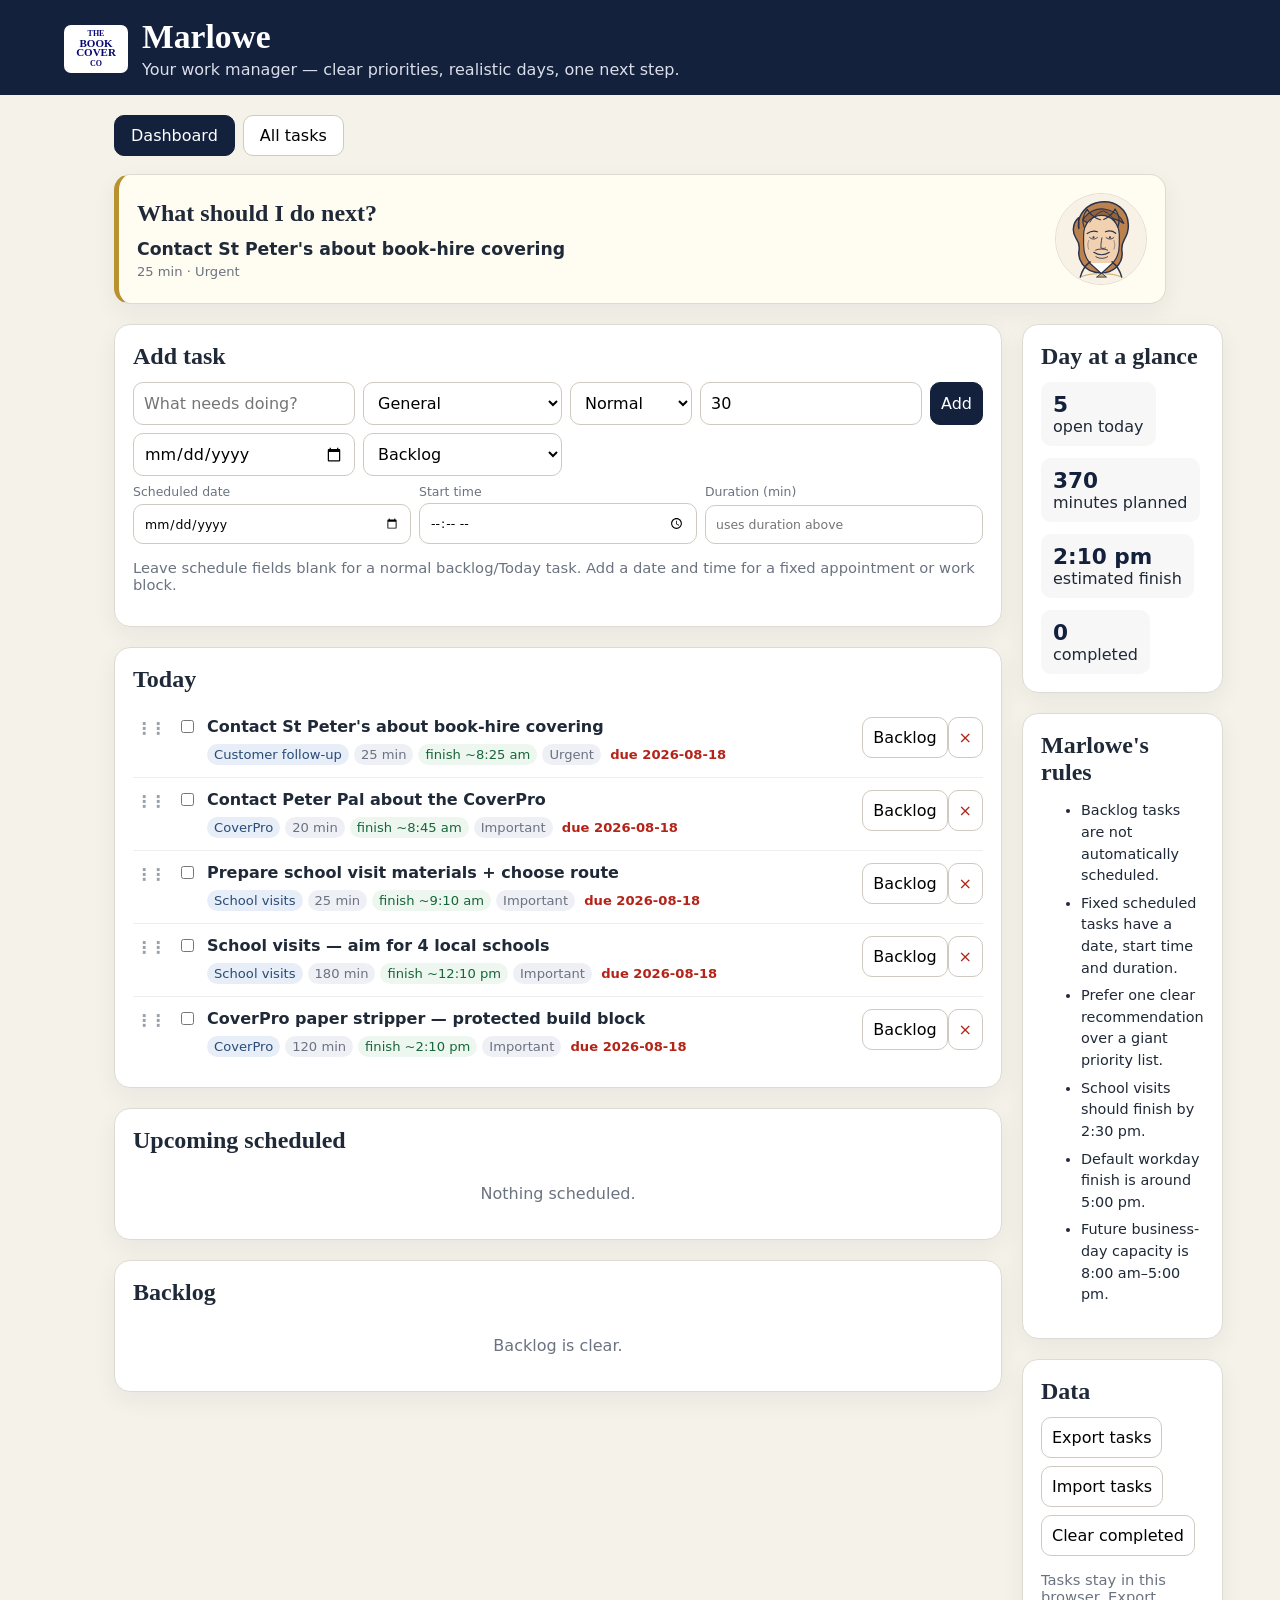
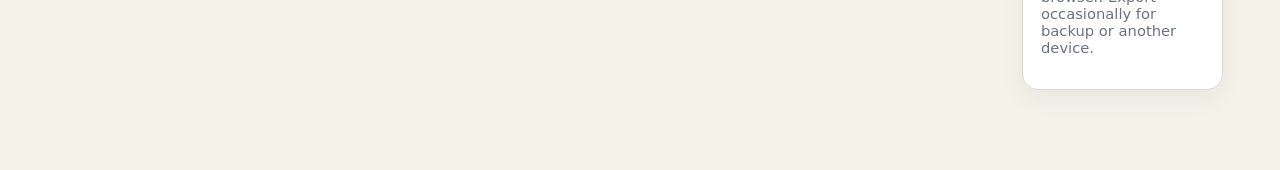
==== commit 1f0cd1d4: "Add Client visit and Production task categories" ====
--- a/index.html
+++ b/index.html
@@ -14,7 +14,7 @@
 <div class="grid"><div>
 <div class="card"><h2>Add task</h2><form id="addForm">
 <input class="taskname" id="title" placeholder="What needs doing?" required>
-<select id="category"><option>Customer follow-up</option><option>School visits</option><option>CoverPro</option><option>Sales & marketing</option><option>Admin</option><option selected>General</option></select>
+<select id="category"><option>Customer follow-up</option><option>Client visit</option><option>School visits</option><option>CoverPro</option><option>Production</option><option>Sales & marketing</option><option>Admin</option><option selected>General</option></select>
 <select id="priority"><option value="3">Normal</option><option value="2">Important</option><option value="1">Urgent</option></select>
 <input id="minutes" type="number" min="5" step="5" value="30" title="Duration in minutes">
 <button class="primary">Add</button>
--- a/styles.css
+++ b/styles.css
@@ -6,8 +6,10 @@
 .card{background:var(--card);border:1px solid var(--line);border-radius:16px;padding:18px;box-shadow:0 8px 25px rgba(20,33,61,.06);margin-bottom:20px}h2{font-family:Georgia,serif;margin:0 0 12px}.muted{color:var(--muted);font-size:.92rem}
 form{display:grid;grid-template-columns:2fr 1fr 1fr 1fr auto;gap:8px}@media(max-width:800px){form{grid-template-columns:1fr 1fr}.taskname{grid-column:1/-1}.span2{grid-column:1/-1}}
 input,select,button{font:inherit;border-radius:10px;border:1px solid #cfcac0;padding:10px;background:white}button{cursor:pointer}.primary{background:var(--navy);color:white;border-color:var(--navy)}.ghost{background:transparent}.danger{color:var(--red)}.warnbtn{background:#fff5d6;border-color:#e2c35c;color:#6b5100;font-size:.8rem;padding:6px 8px;margin-top:5px}
-.task{display:grid;grid-template-columns:auto 1fr auto;gap:10px;align-items:start;padding:12px 0;border-bottom:1px solid #eee}.task:last-child{border-bottom:0}.task-title{font-weight:650}.task-meta{font-size:.82rem;color:var(--muted);margin-top:5px}.pill{display:inline-block;padding:3px 7px;border-radius:999px;background:#eef0f5;margin-right:5px;margin-top:3px}.pill.cat{background:#e8eef8;color:#284b76}.pill.finish{background:#eef7ef;color:var(--green)}.pill.late{background:#fde8e8;color:#991b1b;font-weight:700}.pill.scheduled{background:#f1eafa;color:#633a82}.done .task-title{text-decoration:line-through;color:#888}.overdue{color:var(--red);font-weight:700}.toolbar{display:flex;gap:8px;flex-wrap:wrap}.empty{padding:18px;text-align:center;color:var(--muted)}
-.next{border-left:5px solid var(--gold);background:#fffcf2;display:grid;grid-template-columns:1fr 92px;gap:14px;align-items:center}.next strong{font-size:1.08rem}.marlowe-avatar{width:92px;height:92px;border-radius:50%;object-fit:cover;opacity:.88;border:1px solid #e4dcc9;background:#fff}.rules{font-size:.9rem;line-height:1.5}.rules li{margin-bottom:6px}.stats{display:flex;gap:12px;flex-wrap:wrap}.stat{background:#f7f7f8;border-radius:10px;padding:10px 12px;min-width:105px}.stat b{display:block;font-size:1.35rem;color:var(--navy)}
+.task{display:grid;grid-template-columns:auto auto 1fr auto;gap:10px;align-items:start;padding:12px 0;border-bottom:1px solid #eee;transition:background .12s ease,transform .12s ease,opacity .12s ease}.task:last-child{border-bottom:0}.task-title{font-weight:650}.task-meta{font-size:.82rem;color:var(--muted);margin-top:5px}.pill{display:inline-block;padding:3px 7px;border-radius:999px;background:#eef0f5;margin-right:5px;margin-top:3px}.pill.cat{background:#e8eef8;color:#284b76}.pill.finish{background:#eef7ef;color:var(--green)}.pill.late{background:#fde8e8;color:#991b1b;font-weight:700}.pill.scheduled{background:#f1eafa;color:#633a82}.done .task-title{text-decoration:line-through;color:#888}.overdue{color:var(--red);font-weight:700}.toolbar{display:flex;gap:8px;flex-wrap:wrap}.empty{padding:18px;text-align:center;color:var(--muted)}
+.drag-handle{color:#9aa0a8;font-weight:700;letter-spacing:-2px;cursor:grab;user-select:none;padding:2px 3px;line-height:1.2}.draggable-task:hover .drag-handle{color:var(--navy)}.draggable-task.dragging{opacity:.45}.draggable-task.drag-over{background:#fff8df;transform:translateY(2px);outline:1px dashed #c9a227;outline-offset:-3px}.draggable-task[draggable="true"]{cursor:default}
+.next{border-left:5px solid var(--gold);background:#fffcf2;display:grid;grid-template-columns:1fr 92px;gap:14px;align-items:center}.next strong{font-size:1.08rem}.marlowe-avatar{width:92px;height:92px;border-radius:50%;object-fit:cover;opacity:.94;border:1px solid #e4dcc9;background:#fff}.rules{font-size:.9rem;line-height:1.5}.rules li{margin-bottom:6px}.stats{display:flex;gap:12px;flex-wrap:wrap}.stat{background:#f7f7f8;border-radius:10px;padding:10px 12px;min-width:105px}.stat b{display:block;font-size:1.35rem;color:var(--navy)}
 .view{display:none}.view.active{display:block}.filters{display:grid;grid-template-columns:1fr 1fr auto;gap:10px;margin-bottom:12px}@media(max-width:650px){.filters{grid-template-columns:1fr}}.alltask{padding:13px 0;border-bottom:1px solid #eee}.alltask:last-child{border-bottom:0}.allhead{display:flex;justify-content:space-between;gap:12px;align-items:flex-start}.alltitle{font-weight:650}.subrow{font-size:.83rem;color:var(--muted);margin-top:5px}.sectionlabel{font-family:Georgia,serif;font-size:1.1rem;margin:18px 0 4px;color:var(--navy)}.notice{padding:10px 12px;border-radius:10px;background:#fff5d6;color:#6b5100;margin:8px 0 4px;font-size:.9rem}
 .schedule-row{display:grid;grid-template-columns:1fr 1fr 1fr;gap:8px;grid-column:1/-1}.schedule-row label{font-size:.78rem;color:var(--muted);display:grid;gap:4px}.upcoming-day{font-family:Georgia,serif;color:var(--navy);font-size:1.05rem;margin:14px 0 2px}.when{font-weight:650;color:#633a82}
-.modalback{position:fixed;inset:0;background:rgba(12,20,38,.55);display:none;place-items:center;padding:20px;z-index:50}.modalback.show{display:grid}.modal{background:#fff;border-radius:16px;max-width:520px;width:100%;padding:20px}.modal .toolbar{justify-content:flex-end;margin-top:16px}+.modalback{position:fixed;inset:0;background:rgba(12,20,38,.55);display:none;place-items:center;padding:20px;z-index:50}.modalback.show{display:grid}.modal{background:#fff;border-radius:16px;max-width:520px;width:100%;padding:20px}.modal .toolbar{justify-content:flex-end;margin-top:16px}
+@media(max-width:560px){.task{grid-template-columns:auto auto 1fr}.task>div:last-child{grid-column:3}.next{grid-template-columns:1fr 72px}.marlowe-avatar{width:72px;height:72px}}
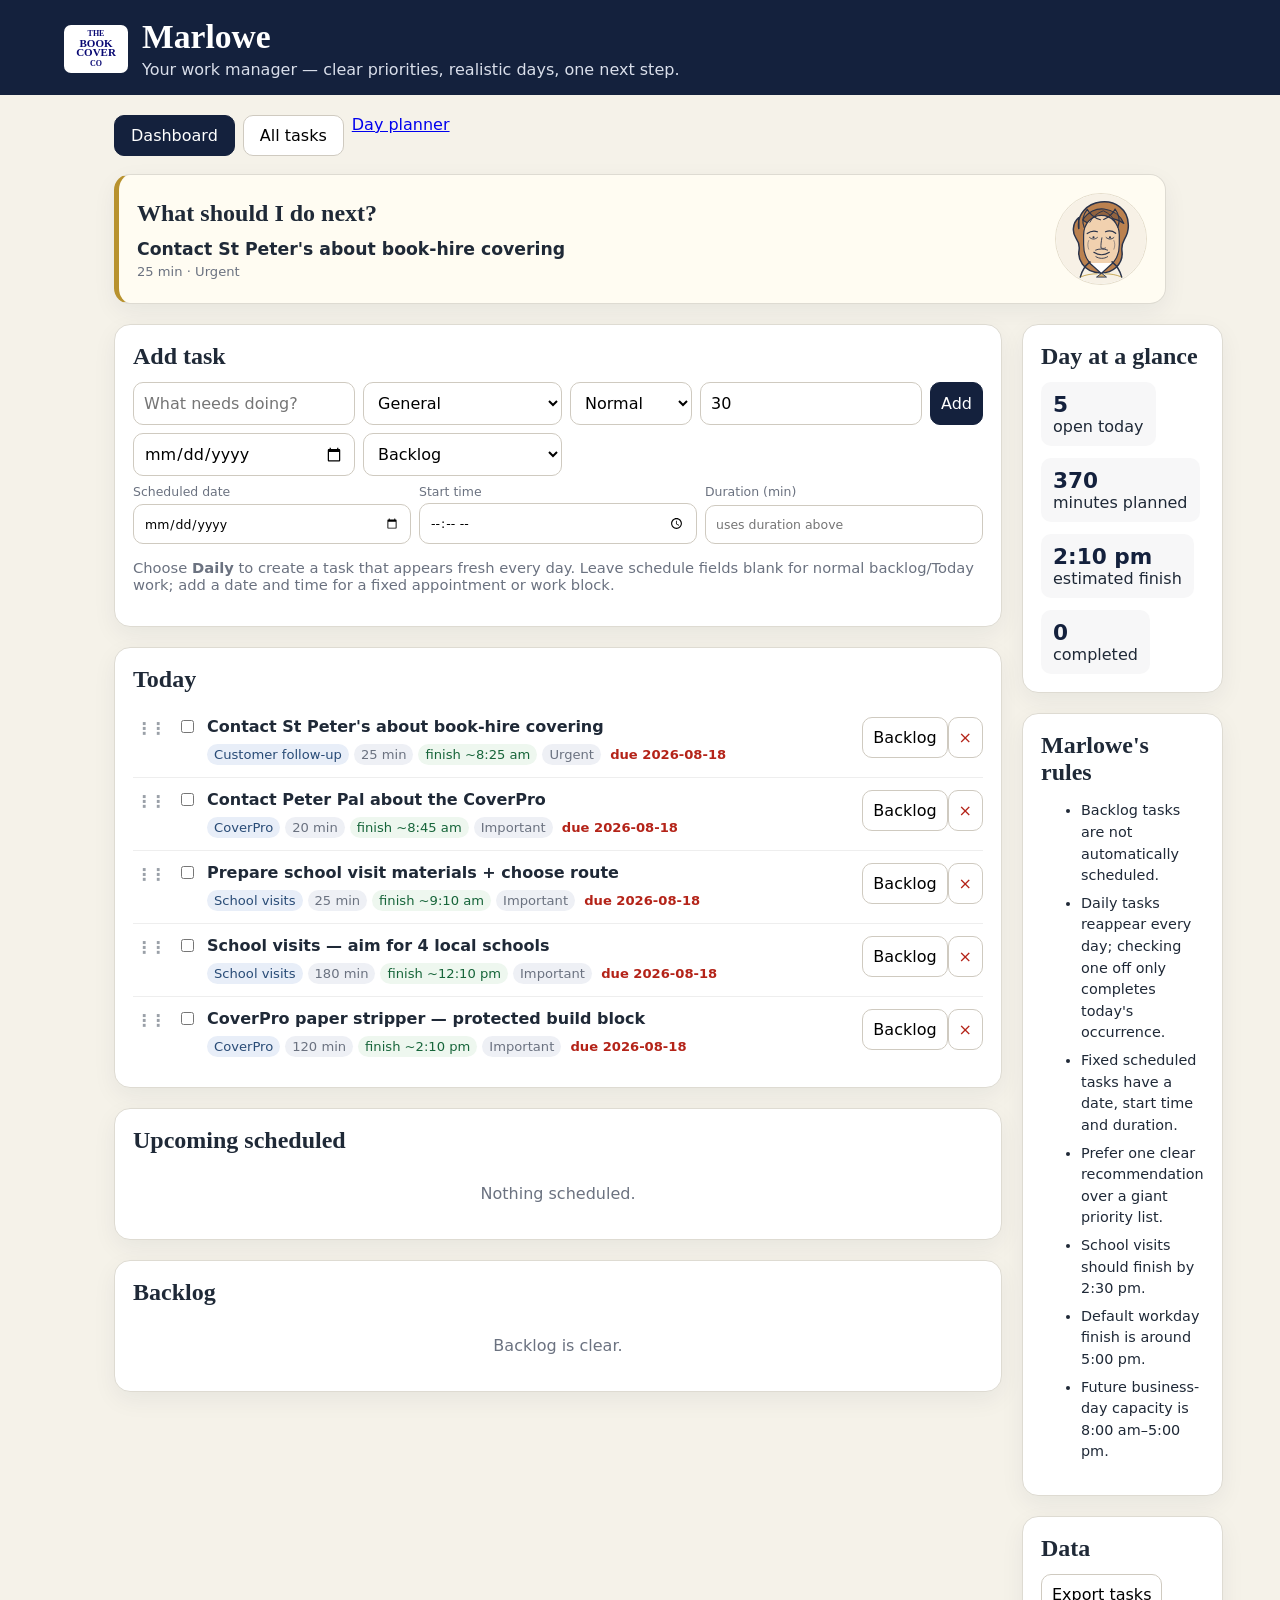
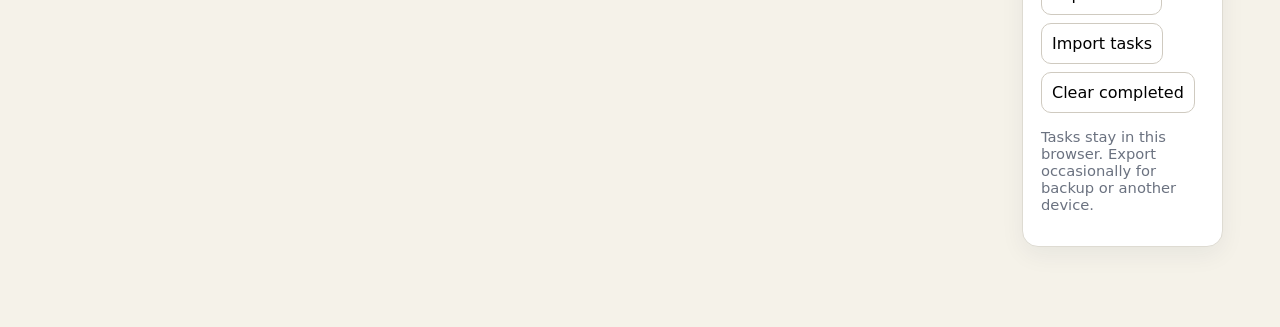
==== commit 9305b70a: "Add Daily category and Day planner link" ====
--- a/index.html
+++ b/index.html
@@ -8,25 +8,25 @@
 <body>
 <header><div class="headrow"><div class="logo"><span>THE</span>BOOK<br>COVER<span>CO</span></div><div><h1>Marlowe</h1><p>Your work manager — clear priorities, realistic days, one next step.</p></div></div></header>
 <div class="wrap">
-<div class="nav"><button id="dashTab" class="active">Dashboard</button><button id="allTab">All tasks</button></div>
+<div class="nav"><button id="dashTab" class="active">Dashboard</button><button id="allTab">All tasks</button><a class="navlink" href="day.html">Day planner</a></div>
 <section id="dashboardView" class="view active">
 <div class="card next"><div><h2>What should I do next?</h2><div id="nextTask"></div></div><img class="marlowe-avatar" src="marlowe-avatar.svg" alt="Marlowe"></div>
 <div class="grid"><div>
 <div class="card"><h2>Add task</h2><form id="addForm">
 <input class="taskname" id="title" placeholder="What needs doing?" required>
-<select id="category"><option>Customer follow-up</option><option>Client visit</option><option>School visits</option><option>CoverPro</option><option>Production</option><option>Sales & marketing</option><option>Admin</option><option selected>General</option></select>
+<select id="category"><option>Customer follow-up</option><option>Client visit</option><option>School visits</option><option>CoverPro</option><option>Production</option><option>Sales & marketing</option><option>Admin</option><option>Daily</option><option selected>General</option></select>
 <select id="priority"><option value="3">Normal</option><option value="2">Important</option><option value="1">Urgent</option></select>
 <input id="minutes" type="number" min="5" step="5" value="30" title="Duration in minutes">
 <button class="primary">Add</button>
 <input id="due" type="date" title="Due date"><select id="bucket"><option value="backlog">Backlog</option><option value="today">Today</option></select>
 <div class="schedule-row"><label>Scheduled date<input id="scheduledDate" type="date"></label><label>Start time<input id="scheduledTime" type="time"></label><label>Duration (min)<input id="scheduledMinutes" type="number" min="5" step="5" placeholder="uses duration above"></label></div>
-</form><p class="muted">Leave schedule fields blank for a normal backlog/Today task. Add a date and time for a fixed appointment or work block.</p></div>
+</form><p class="muted">Choose <strong>Daily</strong> to create a task that appears fresh every day. Leave schedule fields blank for normal backlog/Today work; add a date and time for a fixed appointment or work block.</p></div>
 <div class="card"><h2>Today</h2><div id="today"></div></div>
 <div class="card"><h2>Upcoming scheduled</h2><div id="upcoming"></div></div>
 <div class="card"><h2>Backlog</h2><div id="backlog"></div></div>
 </div><div>
 <div class="card"><h2>Day at a glance</h2><div class="stats"><div class="stat"><b id="todayCount">0</b>open today</div><div class="stat"><b id="todayMinutes">0</b>minutes planned</div><div class="stat"><b id="projectedFinish">—</b>estimated finish</div><div class="stat"><b id="doneCount">0</b>completed</div></div><div id="dayWarning"></div></div>
-<div class="card"><h2>Marlowe's rules</h2><ul class="rules"><li>Backlog tasks are not automatically scheduled.</li><li>Fixed scheduled tasks have a date, start time and duration.</li><li>Prefer one clear recommendation over a giant priority list.</li><li>School visits should finish by 2:30 pm.</li><li>Default workday finish is around 5:00 pm.</li><li>Future business-day capacity is 8:00 am–5:00 pm.</li></ul></div>
+<div class="card"><h2>Marlowe's rules</h2><ul class="rules"><li>Backlog tasks are not automatically scheduled.</li><li>Daily tasks reappear every day; checking one off only completes today's occurrence.</li><li>Fixed scheduled tasks have a date, start time and duration.</li><li>Prefer one clear recommendation over a giant priority list.</li><li>School visits should finish by 2:30 pm.</li><li>Default workday finish is around 5:00 pm.</li><li>Future business-day capacity is 8:00 am–5:00 pm.</li></ul></div>
 <div class="card"><h2>Data</h2><div class="toolbar"><button id="exportBtn">Export tasks</button><button id="importBtn">Import tasks</button><button id="clearDone" class="ghost">Clear completed</button></div><input type="file" id="fileInput" accept="application/json" hidden><p class="muted">Tasks stay in this browser. Export occasionally for backup or another device.</p></div>
 </div></div></section>
 <section id="allView" class="view"><div class="card"><h2>All tasks</h2><div class="filters"><select id="filterCategory"><option value="all">All categories</option></select><select id="sortAll"><option value="schedule">Scheduled first</option><option value="due">Due soonest</option><option value="category">Category</option><option value="priority">Priority</option><option value="minutes">Shortest first</option><option value="created">Newest first</option></select><select id="statusFilter"><option value="open">Open tasks</option><option value="all">Open + completed</option><option value="done">Completed only</option></select></div><div id="allTasks"></div></div></section>
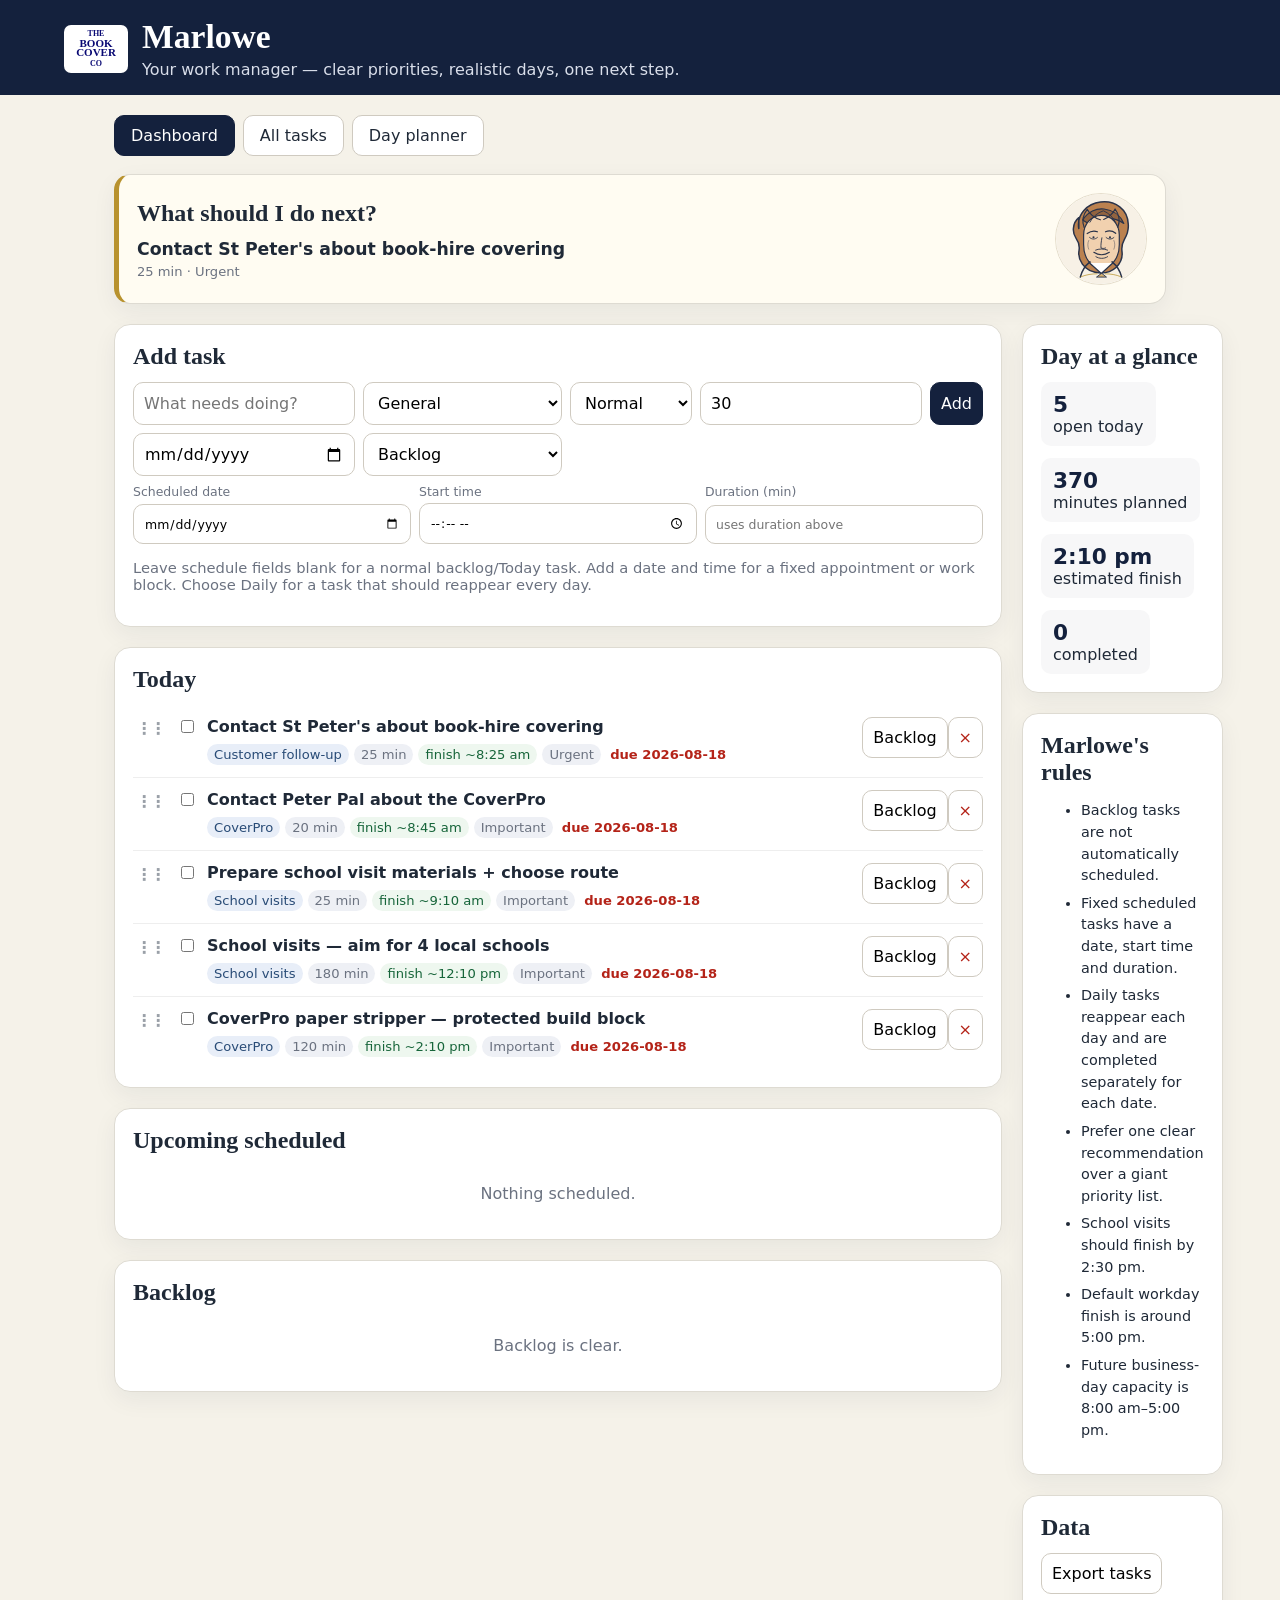
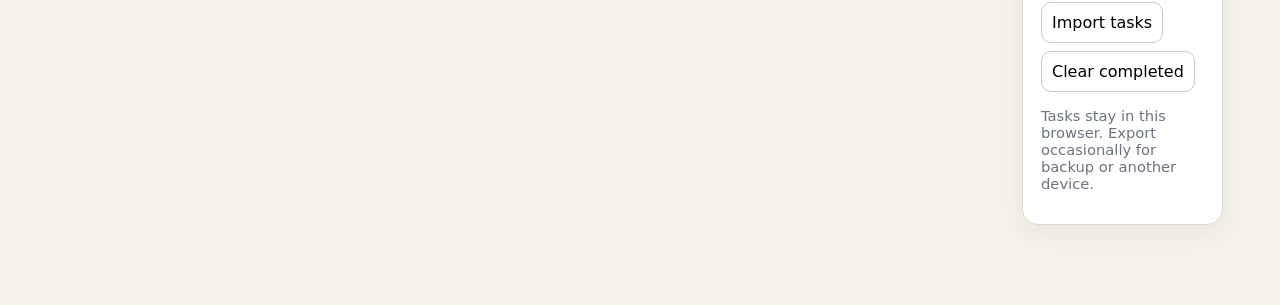
==== commit ec04d081: "Add visible Day Planner navigation button" ====
--- a/index.html
+++ b/index.html
@@ -8,7 +8,7 @@
 <body>
 <header><div class="headrow"><div class="logo"><span>THE</span>BOOK<br>COVER<span>CO</span></div><div><h1>Marlowe</h1><p>Your work manager — clear priorities, realistic days, one next step.</p></div></div></header>
 <div class="wrap">
-<div class="nav"><button id="dashTab" class="active">Dashboard</button><button id="allTab">All tasks</button><a class="navlink" href="day.html">Day planner</a></div>
+<div class="nav"><button id="dashTab" class="active">Dashboard</button><button id="allTab">All tasks</button><button type="button" onclick="location.href='day.html'">Day planner</button></div>
 <section id="dashboardView" class="view active">
 <div class="card next"><div><h2>What should I do next?</h2><div id="nextTask"></div></div><img class="marlowe-avatar" src="marlowe-avatar.svg" alt="Marlowe"></div>
 <div class="grid"><div>
@@ -20,13 +20,13 @@
 <button class="primary">Add</button>
 <input id="due" type="date" title="Due date"><select id="bucket"><option value="backlog">Backlog</option><option value="today">Today</option></select>
 <div class="schedule-row"><label>Scheduled date<input id="scheduledDate" type="date"></label><label>Start time<input id="scheduledTime" type="time"></label><label>Duration (min)<input id="scheduledMinutes" type="number" min="5" step="5" placeholder="uses duration above"></label></div>
-</form><p class="muted">Choose <strong>Daily</strong> to create a task that appears fresh every day. Leave schedule fields blank for normal backlog/Today work; add a date and time for a fixed appointment or work block.</p></div>
+</form><p class="muted">Leave schedule fields blank for a normal backlog/Today task. Add a date and time for a fixed appointment or work block. Choose Daily for a task that should reappear every day.</p></div>
 <div class="card"><h2>Today</h2><div id="today"></div></div>
 <div class="card"><h2>Upcoming scheduled</h2><div id="upcoming"></div></div>
 <div class="card"><h2>Backlog</h2><div id="backlog"></div></div>
 </div><div>
 <div class="card"><h2>Day at a glance</h2><div class="stats"><div class="stat"><b id="todayCount">0</b>open today</div><div class="stat"><b id="todayMinutes">0</b>minutes planned</div><div class="stat"><b id="projectedFinish">—</b>estimated finish</div><div class="stat"><b id="doneCount">0</b>completed</div></div><div id="dayWarning"></div></div>
-<div class="card"><h2>Marlowe's rules</h2><ul class="rules"><li>Backlog tasks are not automatically scheduled.</li><li>Daily tasks reappear every day; checking one off only completes today's occurrence.</li><li>Fixed scheduled tasks have a date, start time and duration.</li><li>Prefer one clear recommendation over a giant priority list.</li><li>School visits should finish by 2:30 pm.</li><li>Default workday finish is around 5:00 pm.</li><li>Future business-day capacity is 8:00 am–5:00 pm.</li></ul></div>
+<div class="card"><h2>Marlowe's rules</h2><ul class="rules"><li>Backlog tasks are not automatically scheduled.</li><li>Fixed scheduled tasks have a date, start time and duration.</li><li>Daily tasks reappear each day and are completed separately for each date.</li><li>Prefer one clear recommendation over a giant priority list.</li><li>School visits should finish by 2:30 pm.</li><li>Default workday finish is around 5:00 pm.</li><li>Future business-day capacity is 8:00 am–5:00 pm.</li></ul></div>
 <div class="card"><h2>Data</h2><div class="toolbar"><button id="exportBtn">Export tasks</button><button id="importBtn">Import tasks</button><button id="clearDone" class="ghost">Clear completed</button></div><input type="file" id="fileInput" accept="application/json" hidden><p class="muted">Tasks stay in this browser. Export occasionally for backup or another device.</p></div>
 </div></div></section>
 <section id="allView" class="view"><div class="card"><h2>All tasks</h2><div class="filters"><select id="filterCategory"><option value="all">All categories</option></select><select id="sortAll"><option value="schedule">Scheduled first</option><option value="due">Due soonest</option><option value="category">Category</option><option value="priority">Priority</option><option value="minutes">Shortest first</option><option value="created">Newest first</option></select><select id="statusFilter"><option value="open">Open tasks</option><option value="all">Open + completed</option><option value="done">Completed only</option></select></div><div id="allTasks"></div></div></section>
--- a/styles.css
+++ b/styles.css
@@ -1,15 +1,16 @@
 :root{--navy:#14213d;--paper:#f5f2e9;--card:#fff;--ink:#1f2937;--muted:#6b7280;--gold:#b8922e;--line:#dedbd2;--red:#b42318;--blue:#31588a;--green:#17653a}
 *{box-sizing:border-box}body{margin:0;font-family:Inter,system-ui,Segoe UI,sans-serif;background:var(--paper);color:var(--ink)}
 header{background:var(--navy);color:white;padding:18px 5vw 16px}.headrow{display:flex;align-items:center;gap:14px}.logo{width:64px;height:48px;background:white;border-radius:7px;padding:4px;display:grid;place-items:center;color:#080873;font-family:Georgia,serif;font-weight:700;font-size:11px;line-height:.88;text-align:center;flex:0 0 auto}.logo span{font-size:8px;display:block;font-weight:600}header h1{font-family:Georgia,serif;font-size:2.1rem;margin:0}header p{margin:4px 0 0;color:#d9deea}.wrap{max-width:1180px;margin:auto;padding:20px 5vw 60px}
-.nav{display:flex;gap:8px;margin-bottom:18px;flex-wrap:wrap}.nav button{padding:10px 16px}.nav button.active{background:var(--navy);color:#fff;border-color:var(--navy)}
+.nav{display:flex;gap:8px;margin-bottom:18px;flex-wrap:wrap;align-items:center}.nav button,.navlink{padding:10px 16px;border:1px solid #cfcac0;border-radius:10px;background:white;color:var(--ink);font:inherit;text-decoration:none}.nav button.active,.navlink.active-link{background:var(--navy);color:#fff;border-color:var(--navy)}
 .grid{display:grid;grid-template-columns:1.1fr .9fr;gap:20px}@media(max-width:850px){.grid{grid-template-columns:1fr}}
 .card{background:var(--card);border:1px solid var(--line);border-radius:16px;padding:18px;box-shadow:0 8px 25px rgba(20,33,61,.06);margin-bottom:20px}h2{font-family:Georgia,serif;margin:0 0 12px}.muted{color:var(--muted);font-size:.92rem}
 form{display:grid;grid-template-columns:2fr 1fr 1fr 1fr auto;gap:8px}@media(max-width:800px){form{grid-template-columns:1fr 1fr}.taskname{grid-column:1/-1}.span2{grid-column:1/-1}}
 input,select,button{font:inherit;border-radius:10px;border:1px solid #cfcac0;padding:10px;background:white}button{cursor:pointer}.primary{background:var(--navy);color:white;border-color:var(--navy)}.ghost{background:transparent}.danger{color:var(--red)}.warnbtn{background:#fff5d6;border-color:#e2c35c;color:#6b5100;font-size:.8rem;padding:6px 8px;margin-top:5px}
-.task{display:grid;grid-template-columns:auto auto 1fr auto;gap:10px;align-items:start;padding:12px 0;border-bottom:1px solid #eee;transition:background .12s ease,transform .12s ease,opacity .12s ease}.task:last-child{border-bottom:0}.task-title{font-weight:650}.task-meta{font-size:.82rem;color:var(--muted);margin-top:5px}.pill{display:inline-block;padding:3px 7px;border-radius:999px;background:#eef0f5;margin-right:5px;margin-top:3px}.pill.cat{background:#e8eef8;color:#284b76}.pill.finish{background:#eef7ef;color:var(--green)}.pill.late{background:#fde8e8;color:#991b1b;font-weight:700}.pill.scheduled{background:#f1eafa;color:#633a82}.done .task-title{text-decoration:line-through;color:#888}.overdue{color:var(--red);font-weight:700}.toolbar{display:flex;gap:8px;flex-wrap:wrap}.empty{padding:18px;text-align:center;color:var(--muted)}
+.task{display:grid;grid-template-columns:auto auto 1fr auto;gap:10px;align-items:start;padding:12px 0;border-bottom:1px solid #eee;transition:background .12s ease,transform .12s ease,opacity .12s ease}.task:last-child{border-bottom:0}.task-title{font-weight:650}.task-meta{font-size:.82rem;color:var(--muted);margin-top:5px}.pill{display:inline-block;padding:3px 7px;border-radius:999px;background:#eef0f5;margin-right:5px;margin-top:3px}.pill.cat{background:#e8eef8;color:#284b76}.pill.finish{background:#eef7ef;color:var(--green)}.pill.late{background:#fde8e8;color:#991b1b;font-weight:700}.pill.scheduled{background:#f1eafa;color:#633a82}.pill.daily{background:#e8f5ee;color:#17653a;font-weight:650}.done .task-title{text-decoration:line-through;color:#888}.overdue{color:var(--red);font-weight:700}.toolbar{display:flex;gap:8px;flex-wrap:wrap}.empty{padding:18px;text-align:center;color:var(--muted)}
 .drag-handle{color:#9aa0a8;font-weight:700;letter-spacing:-2px;cursor:grab;user-select:none;padding:2px 3px;line-height:1.2}.draggable-task:hover .drag-handle{color:var(--navy)}.draggable-task.dragging{opacity:.45}.draggable-task.drag-over{background:#fff8df;transform:translateY(2px);outline:1px dashed #c9a227;outline-offset:-3px}.draggable-task[draggable="true"]{cursor:default}
-.next{border-left:5px solid var(--gold);background:#fffcf2;display:grid;grid-template-columns:1fr 92px;gap:14px;align-items:center}.next strong{font-size:1.08rem}.marlowe-avatar{width:92px;height:92px;border-radius:50%;object-fit:cover;opacity:.94;border:1px solid #e4dcc9;background:#fff}.rules{font-size:.9rem;line-height:1.5}.rules li{margin-bottom:6px}.stats{display:flex;gap:12px;flex-wrap:wrap}.stat{background:#f7f7f8;border-radius:10px;padding:10px 12px;min-width:105px}.stat b{display:block;font-size:1.35rem;color:var(--navy)}
+.next{border-left:5px solid var(--gold);background:#fffcf2;display:grid;grid-template-columns:1fr 92px;gap:14px;align-items:center}.next strong{font-size:1.08rem}.marlowe-avatar{width:92px;height:92px;border-radius:50%;object-fit:cover;opacity:.94;border:1px solid #e4dcc9;background:#fff}.small-avatar{width:70px;height:70px}.rules{font-size:.9rem;line-height:1.5}.rules li{margin-bottom:6px}.stats{display:flex;gap:12px;flex-wrap:wrap}.stat{background:#f7f7f8;border-radius:10px;padding:10px 12px;min-width:105px}.stat b{display:block;font-size:1.35rem;color:var(--navy)}
 .view{display:none}.view.active{display:block}.filters{display:grid;grid-template-columns:1fr 1fr auto;gap:10px;margin-bottom:12px}@media(max-width:650px){.filters{grid-template-columns:1fr}}.alltask{padding:13px 0;border-bottom:1px solid #eee}.alltask:last-child{border-bottom:0}.allhead{display:flex;justify-content:space-between;gap:12px;align-items:flex-start}.alltitle{font-weight:650}.subrow{font-size:.83rem;color:var(--muted);margin-top:5px}.sectionlabel{font-family:Georgia,serif;font-size:1.1rem;margin:18px 0 4px;color:var(--navy)}.notice{padding:10px 12px;border-radius:10px;background:#fff5d6;color:#6b5100;margin:8px 0 4px;font-size:.9rem}
 .schedule-row{display:grid;grid-template-columns:1fr 1fr 1fr;gap:8px;grid-column:1/-1}.schedule-row label{font-size:.78rem;color:var(--muted);display:grid;gap:4px}.upcoming-day{font-family:Georgia,serif;color:var(--navy);font-size:1.05rem;margin:14px 0 2px}.when{font-weight:650;color:#633a82}
+.day-controls{display:flex;gap:8px;align-items:center;flex-wrap:wrap}.day-controls input{margin-left:auto}.day-heading{display:flex;justify-content:space-between;align-items:center;gap:16px;margin-top:18px}.day-heading h2{margin-bottom:4px}
 .modalback{position:fixed;inset:0;background:rgba(12,20,38,.55);display:none;place-items:center;padding:20px;z-index:50}.modalback.show{display:grid}.modal{background:#fff;border-radius:16px;max-width:520px;width:100%;padding:20px}.modal .toolbar{justify-content:flex-end;margin-top:16px}
-@media(max-width:560px){.task{grid-template-columns:auto auto 1fr}.task>div:last-child{grid-column:3}.next{grid-template-columns:1fr 72px}.marlowe-avatar{width:72px;height:72px}}+@media(max-width:560px){.task{grid-template-columns:auto auto 1fr}.task>div:last-child{grid-column:3}.next{grid-template-columns:1fr 72px}.marlowe-avatar{width:72px;height:72px}.day-controls input{margin-left:0;width:100%}.schedule-row{grid-template-columns:1fr}}
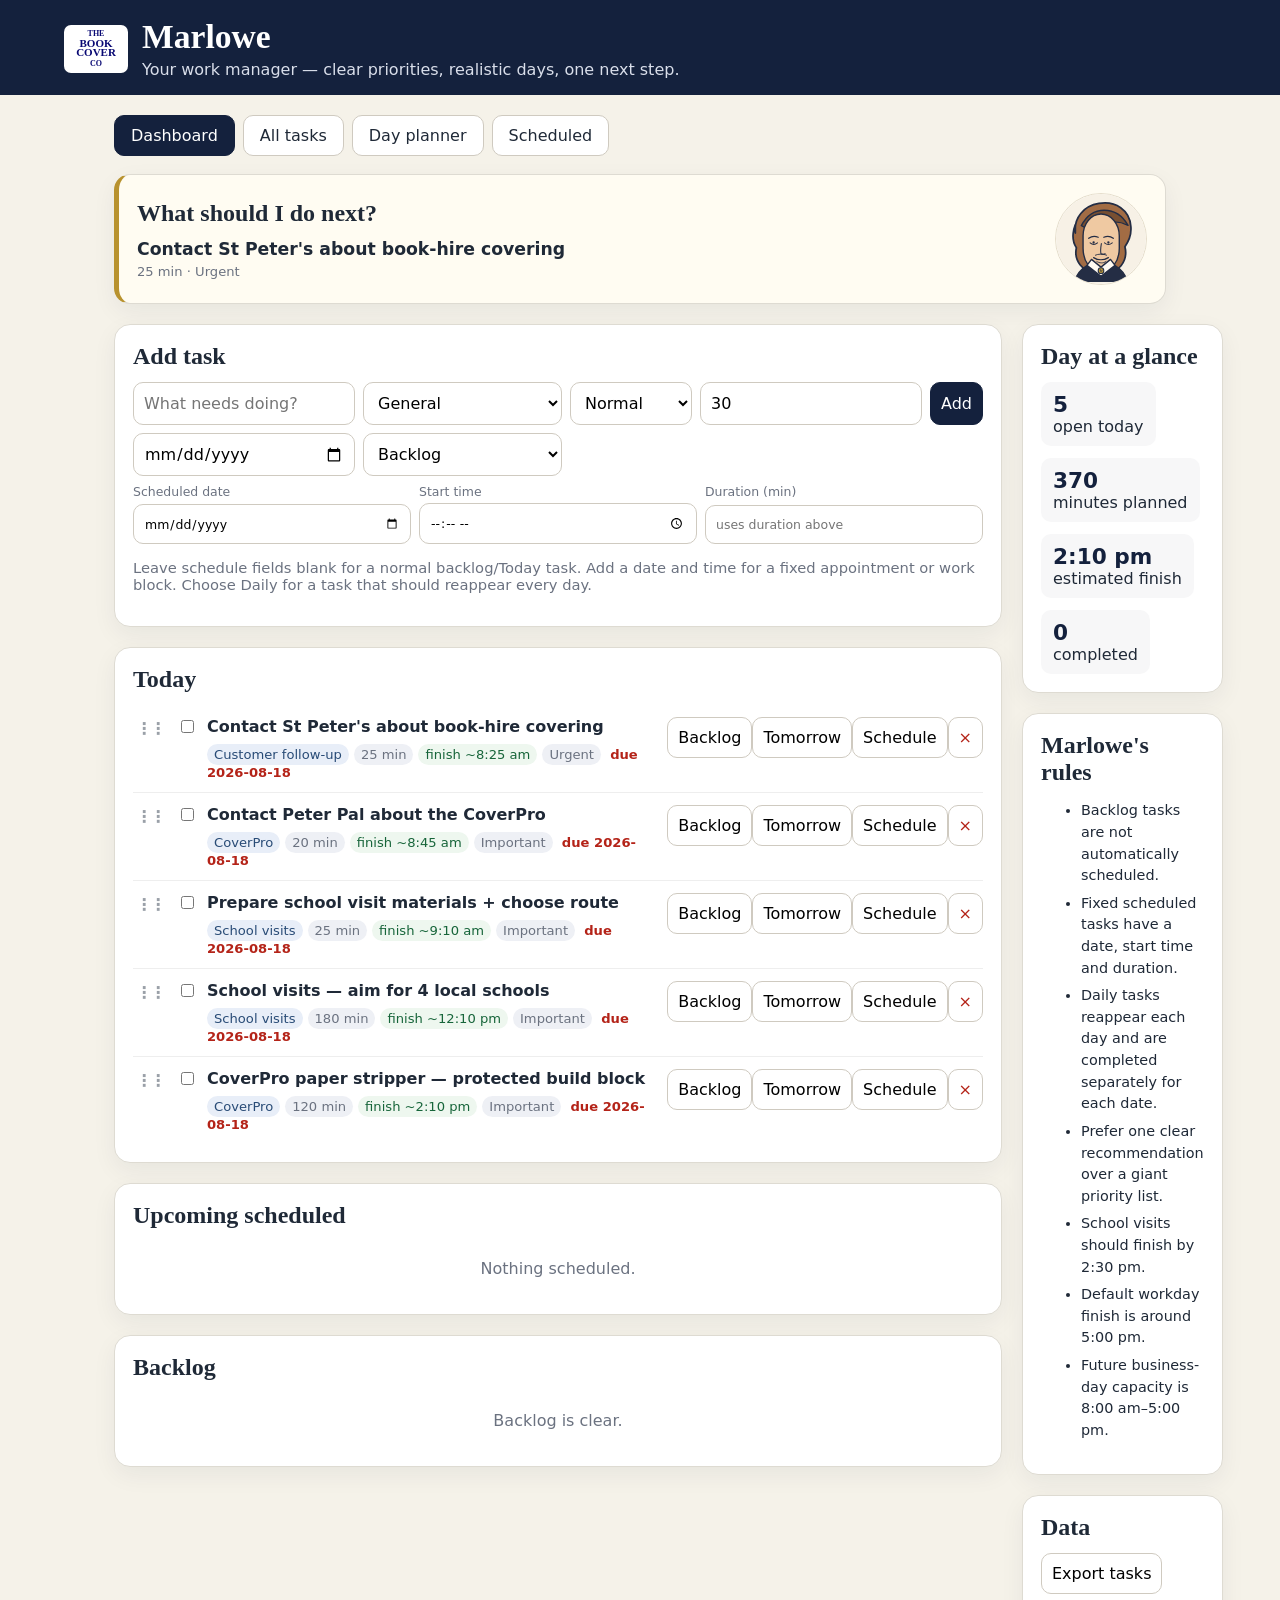
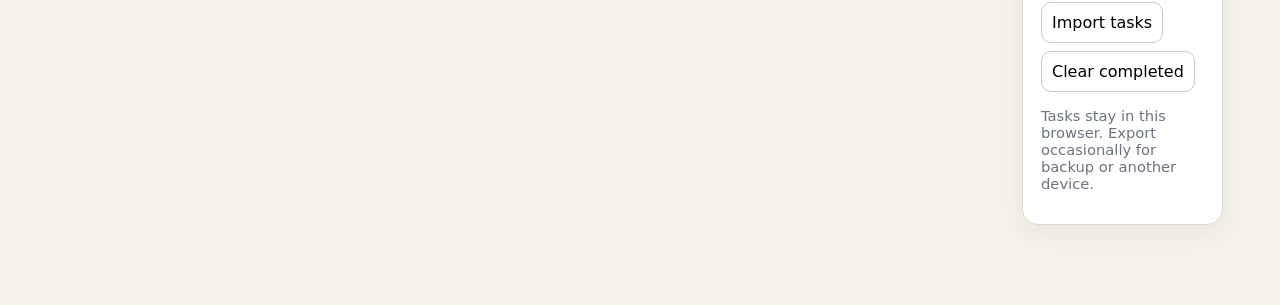
==== commit d1c7599b: "Add scheduled page navigation and favicon" ====
--- a/index.html
+++ b/index.html
@@ -3,12 +3,13 @@
 <head>
 <meta charset="utf-8"><meta name="viewport" content="width=device-width,initial-scale=1">
 <title>Marlowe — Task Manager</title>
+<link rel="icon" type="image/svg+xml" href="favicon.svg">
 <link rel="stylesheet" href="styles.css">
 </head>
 <body>
 <header><div class="headrow"><div class="logo"><span>THE</span>BOOK<br>COVER<span>CO</span></div><div><h1>Marlowe</h1><p>Your work manager — clear priorities, realistic days, one next step.</p></div></div></header>
 <div class="wrap">
-<div class="nav"><button id="dashTab" class="active">Dashboard</button><button id="allTab">All tasks</button><button type="button" onclick="location.href='day.html'">Day planner</button></div>
+<div class="nav"><button id="dashTab" class="active">Dashboard</button><button id="allTab">All tasks</button><button type="button" onclick="location.href='day.html'">Day planner</button><button type="button" onclick="location.href='scheduled.html'">Scheduled</button></div>
 <section id="dashboardView" class="view active">
 <div class="card next"><div><h2>What should I do next?</h2><div id="nextTask"></div></div><img class="marlowe-avatar" src="marlowe-avatar.svg" alt="Marlowe"></div>
 <div class="grid"><div>
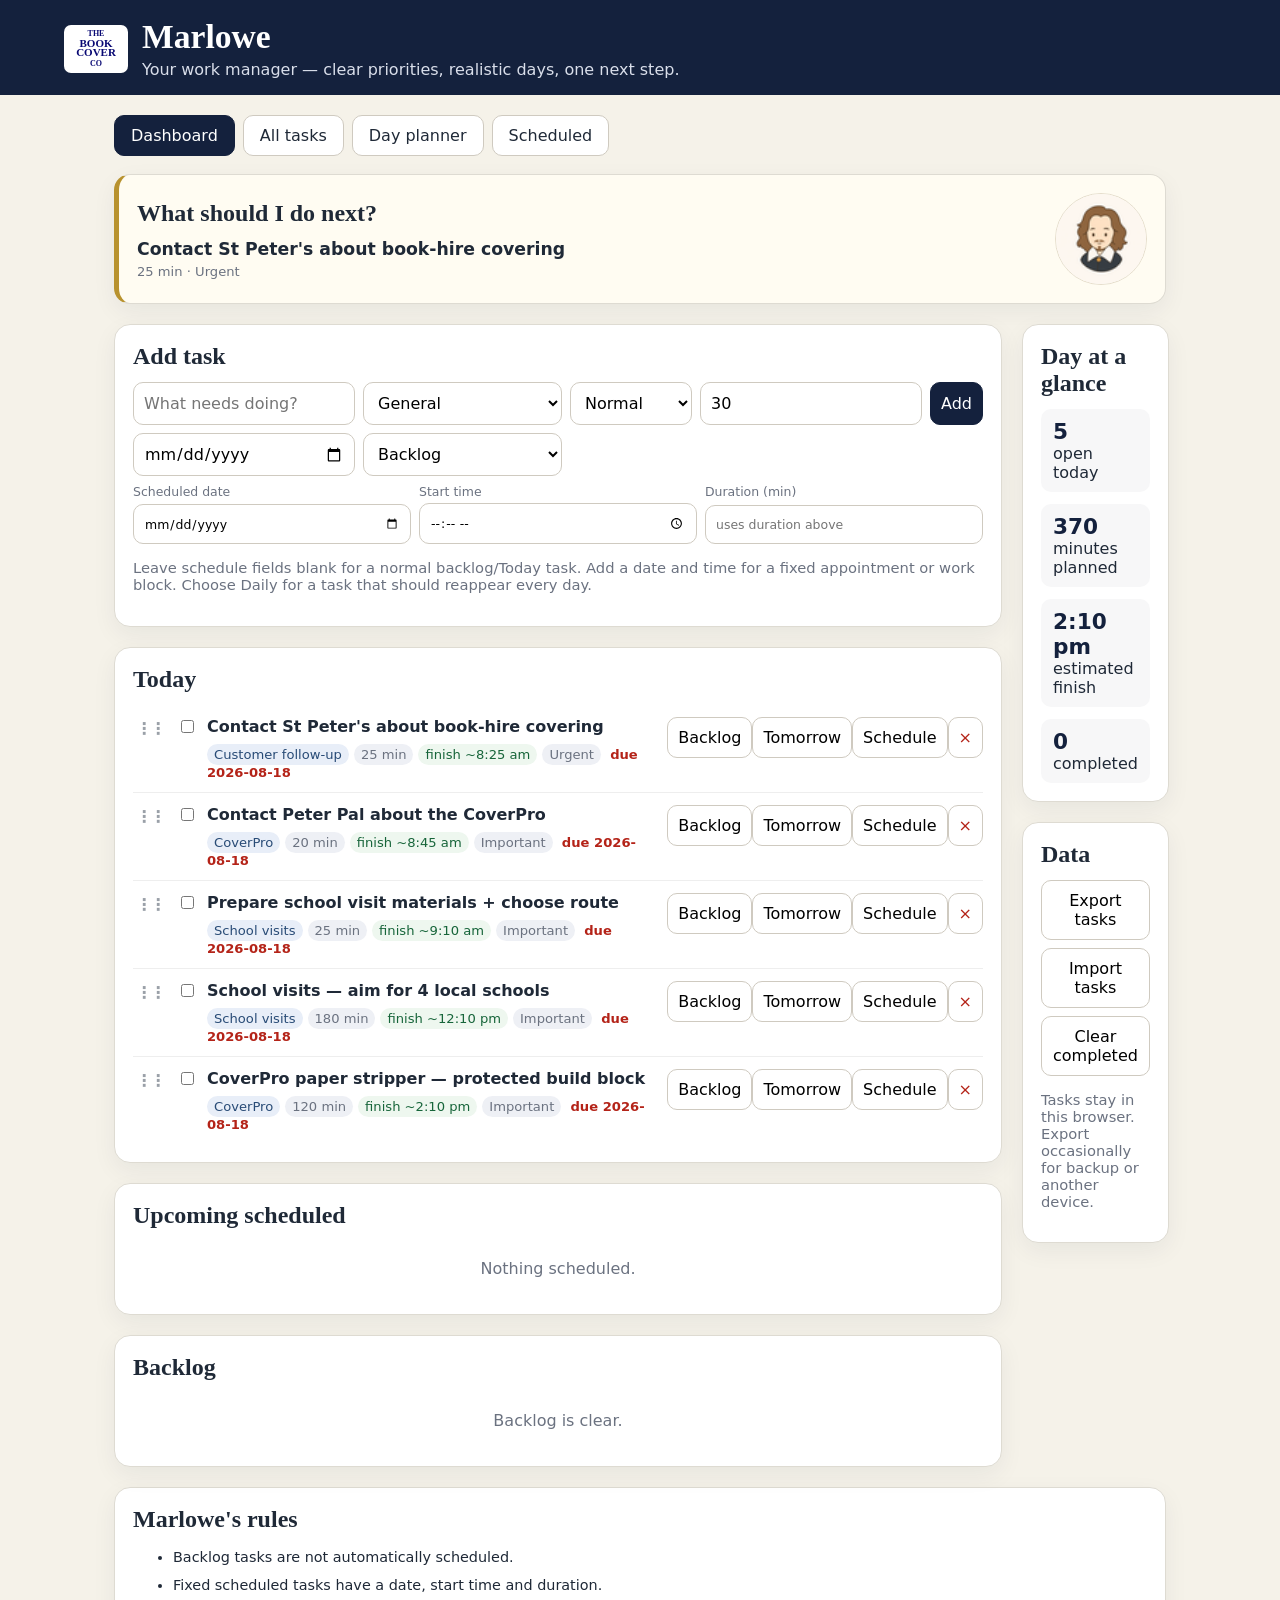
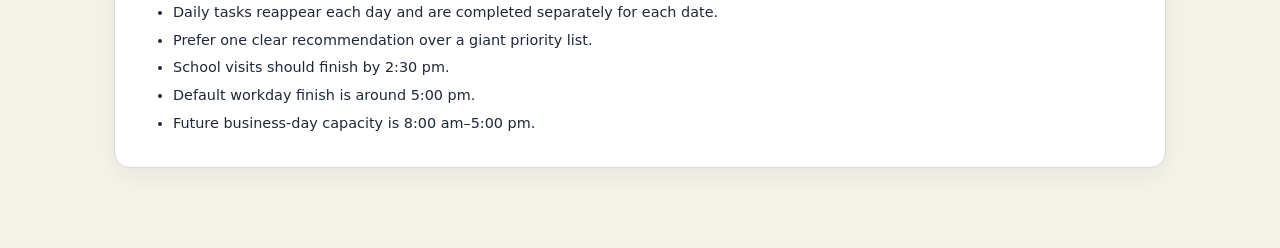
==== commit 7044a0dc: "Move Marlowe rules to bottom of dashboard" ====
--- a/index.html
+++ b/index.html
@@ -27,9 +27,10 @@
 <div class="card"><h2>Backlog</h2><div id="backlog"></div></div>
 </div><div>
 <div class="card"><h2>Day at a glance</h2><div class="stats"><div class="stat"><b id="todayCount">0</b>open today</div><div class="stat"><b id="todayMinutes">0</b>minutes planned</div><div class="stat"><b id="projectedFinish">—</b>estimated finish</div><div class="stat"><b id="doneCount">0</b>completed</div></div><div id="dayWarning"></div></div>
+<div class="card"><h2>Data</h2><div class="toolbar"><button id="exportBtn">Export tasks</button><button id="importBtn">Import tasks</button><button id="clearDone" class="ghost">Clear completed</button></div><input type="file" id="fileInput" accept="application/json" hidden><p class="muted">Tasks stay in this browser. Export occasionally for backup or another device.</p></div>
+</div></div>
 <div class="card"><h2>Marlowe's rules</h2><ul class="rules"><li>Backlog tasks are not automatically scheduled.</li><li>Fixed scheduled tasks have a date, start time and duration.</li><li>Daily tasks reappear each day and are completed separately for each date.</li><li>Prefer one clear recommendation over a giant priority list.</li><li>School visits should finish by 2:30 pm.</li><li>Default workday finish is around 5:00 pm.</li><li>Future business-day capacity is 8:00 am–5:00 pm.</li></ul></div>
-<div class="card"><h2>Data</h2><div class="toolbar"><button id="exportBtn">Export tasks</button><button id="importBtn">Import tasks</button><button id="clearDone" class="ghost">Clear completed</button></div><input type="file" id="fileInput" accept="application/json" hidden><p class="muted">Tasks stay in this browser. Export occasionally for backup or another device.</p></div>
-</div></div></section>
+</section>
 <section id="allView" class="view"><div class="card"><h2>All tasks</h2><div class="filters"><select id="filterCategory"><option value="all">All categories</option></select><select id="sortAll"><option value="schedule">Scheduled first</option><option value="due">Due soonest</option><option value="category">Category</option><option value="priority">Priority</option><option value="minutes">Shortest first</option><option value="created">Newest first</option></select><select id="statusFilter"><option value="open">Open tasks</option><option value="all">Open + completed</option><option value="done">Completed only</option></select></div><div id="allTasks"></div></div></section>
 </div>
 <div id="capacityModal" class="modalback"><div class="modal"><h3>That business day is already too full</h3><p id="capacityMessage"></p><div class="toolbar"><button id="modalCancel" class="ghost">Cancel</button><button id="modalBacklog">Move to backlog</button><button id="modalNext" class="primary">Next available slot</button></div></div></div>
--- a/styles.css
+++ b/styles.css
@@ -12,5 +12,6 @@
 .view{display:none}.view.active{display:block}.filters{display:grid;grid-template-columns:1fr 1fr auto;gap:10px;margin-bottom:12px}@media(max-width:650px){.filters{grid-template-columns:1fr}}.alltask{padding:13px 0;border-bottom:1px solid #eee}.alltask:last-child{border-bottom:0}.allhead{display:flex;justify-content:space-between;gap:12px;align-items:flex-start}.alltitle{font-weight:650}.subrow{font-size:.83rem;color:var(--muted);margin-top:5px}.sectionlabel{font-family:Georgia,serif;font-size:1.1rem;margin:18px 0 4px;color:var(--navy)}.notice{padding:10px 12px;border-radius:10px;background:#fff5d6;color:#6b5100;margin:8px 0 4px;font-size:.9rem}
 .schedule-row{display:grid;grid-template-columns:1fr 1fr 1fr;gap:8px;grid-column:1/-1}.schedule-row label{font-size:.78rem;color:var(--muted);display:grid;gap:4px}.upcoming-day{font-family:Georgia,serif;color:var(--navy);font-size:1.05rem;margin:14px 0 2px}.when{font-weight:650;color:#633a82}
 .day-controls{display:flex;gap:8px;align-items:center;flex-wrap:wrap}.day-controls input{margin-left:auto}.day-heading{display:flex;justify-content:space-between;align-items:center;gap:16px;margin-top:18px}.day-heading h2{margin-bottom:4px}
+.scheduled-intro{display:flex;justify-content:space-between;align-items:center;gap:16px}.scheduled-intro h2{margin-bottom:4px}.schedule-group-head{display:flex;align-items:center;justify-content:space-between;gap:12px}.group-count{display:grid;place-items:center;min-width:32px;height:32px;border-radius:999px;background:#eef0f5;color:var(--navy);font-weight:700}.scheduled-item{display:flex;justify-content:space-between;gap:14px;align-items:center;padding:13px 0;border-bottom:1px solid #eee}.scheduled-item:last-child{border-bottom:0}.scheduled-title{font-weight:650}.mini-link{white-space:nowrap;text-decoration:none;color:#284b76;border:1px solid #cad5e5;border-radius:9px;padding:7px 9px;background:#f7f9fc;font-size:.84rem}
 .modalback{position:fixed;inset:0;background:rgba(12,20,38,.55);display:none;place-items:center;padding:20px;z-index:50}.modalback.show{display:grid}.modal{background:#fff;border-radius:16px;max-width:520px;width:100%;padding:20px}.modal .toolbar{justify-content:flex-end;margin-top:16px}
-@media(max-width:560px){.task{grid-template-columns:auto auto 1fr}.task>div:last-child{grid-column:3}.next{grid-template-columns:1fr 72px}.marlowe-avatar{width:72px;height:72px}.day-controls input{margin-left:0;width:100%}.schedule-row{grid-template-columns:1fr}}
+@media(max-width:560px){.task{grid-template-columns:auto auto 1fr}.task>div:last-child{grid-column:3}.next{grid-template-columns:1fr 72px}.marlowe-avatar{width:72px;height:72px}.day-controls input{margin-left:0;width:100%}.schedule-row{grid-template-columns:1fr}.scheduled-item{align-items:flex-start}.mini-link{margin-top:2px}}
